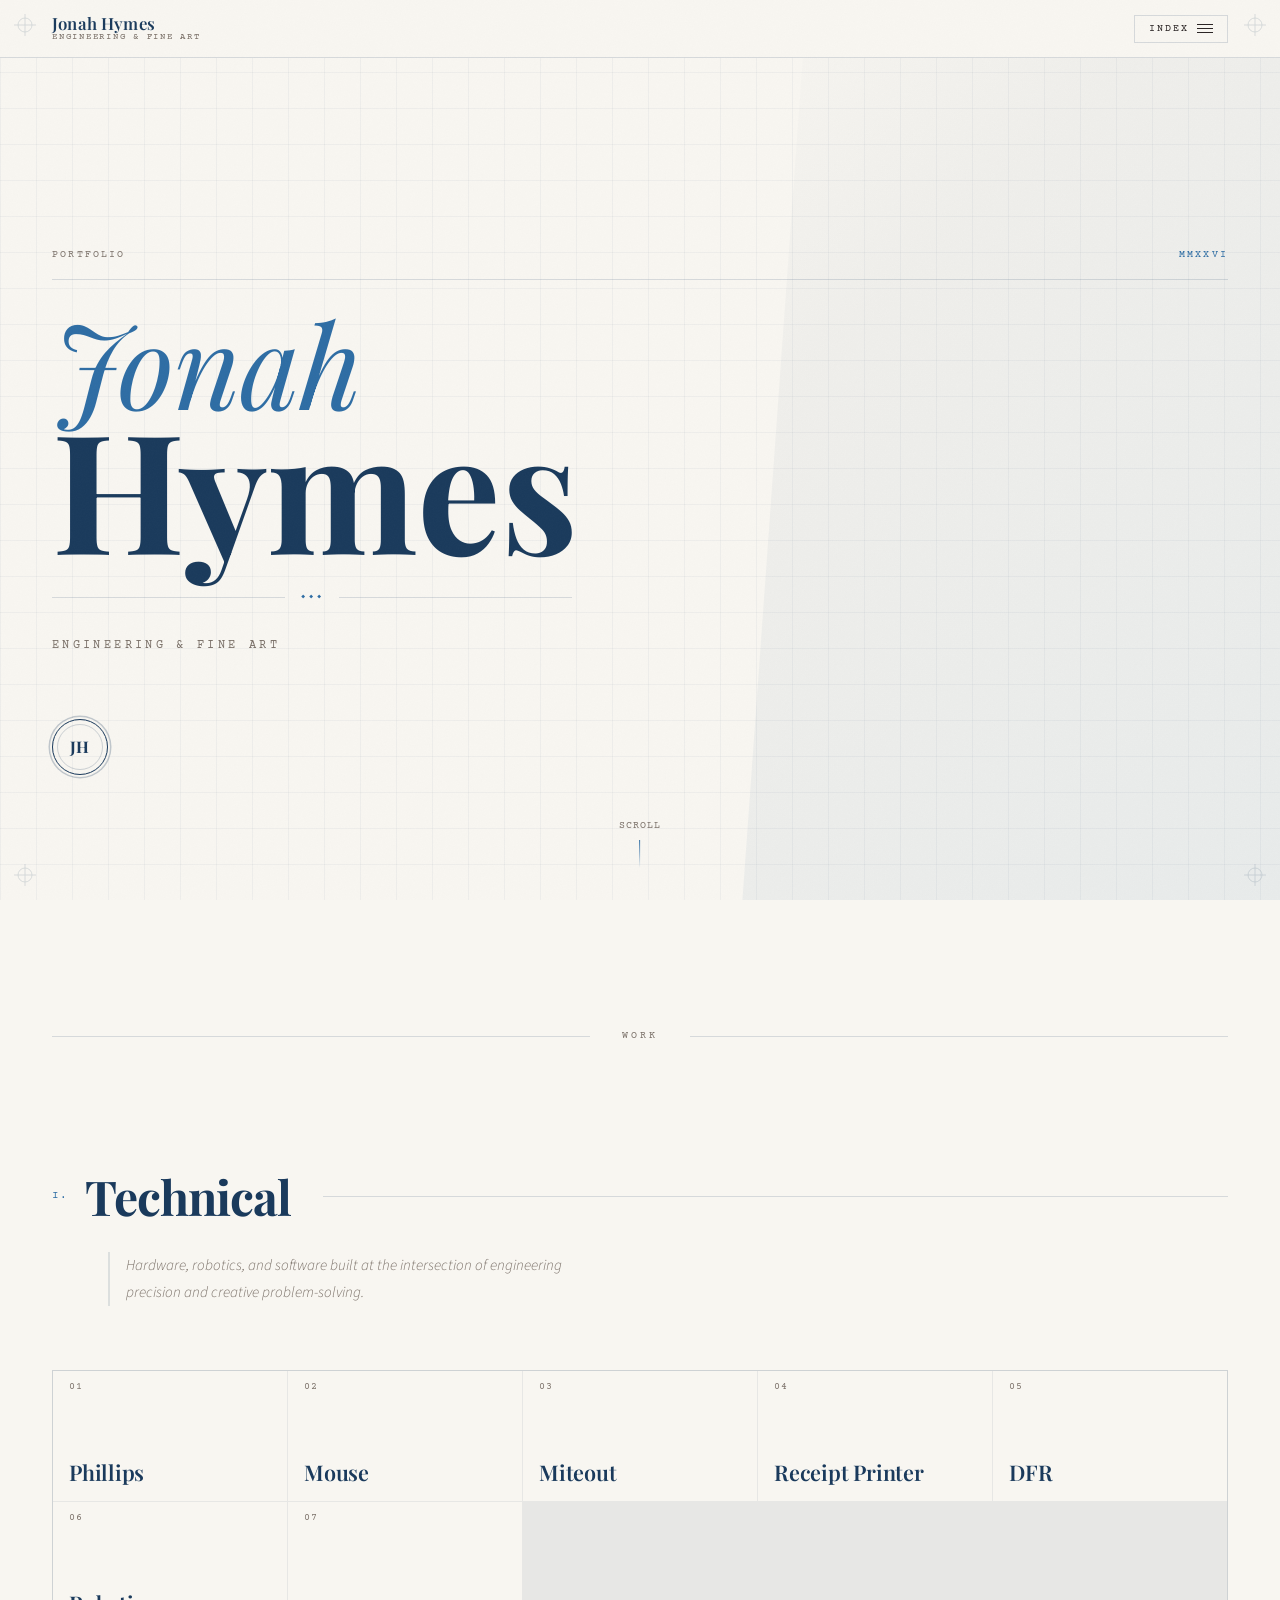
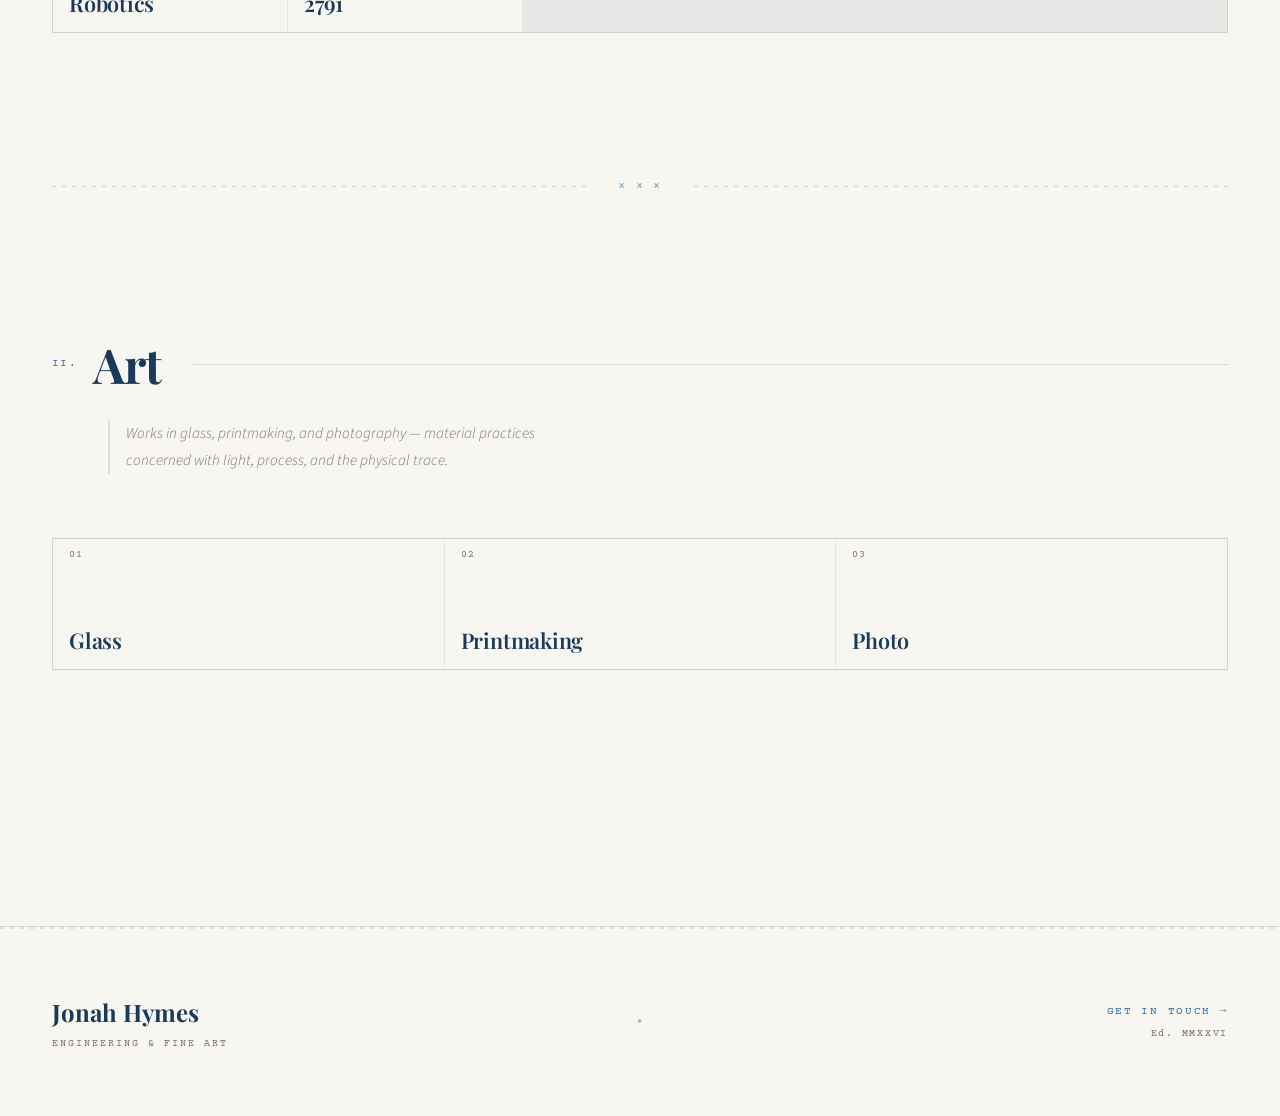
==== index.html @ d9482758 "first" ====
<!DOCTYPE html>
<html lang="en">
<head>
    <meta charset="UTF-8">
    <meta name="viewport" content="width=device-width, initial-scale=1.0">
    <meta name="description" content="Jonah Hymes — Portfolio. Engineering & Fine Art.">
    <title>Jonah Hymes — Portfolio</title>

    <link rel="preconnect" href="https://fonts.googleapis.com">
    <link rel="preconnect" href="https://fonts.gstatic.com" crossorigin>
    <link href="https://fonts.googleapis.com/css2?family=Playfair+Display:ital,wght@0,400;0,600;0,700;1,400;1,600&family=Source+Sans+3:ital,wght@0,300;0,400;0,600;1,300&family=Courier+Prime:ital,wght@0,400;0,700;1,400&display=swap" rel="stylesheet">
    <link rel="stylesheet" href="css/style.css">

    <style>
        /* Fade-in animation used by main.js */
        .fade-init {
            opacity: 0;
            transform: translateY(12px);
            transition: opacity 0.5s ease, transform 0.5s ease;
        }
        .fade-init.in-view {
            opacity: 1;
            transform: translateY(0);
        }
    </style>
</head>
<body>

    <!-- Registration marks (printmaking reference) -->
    <div class="reg-mark reg-mark--tl" aria-hidden="true"></div>
    <div class="reg-mark reg-mark--tr" aria-hidden="true"></div>
    <div class="reg-mark reg-mark--bl" aria-hidden="true"></div>
    <div class="reg-mark reg-mark--br" aria-hidden="true"></div>

    <!-- ============================================================
         NAVIGATION
    ============================================================ -->
    <nav class="nav" id="siteNav" aria-label="Site navigation">
        <div class="nav__inner">
            <a href="index.html" class="nav__logo" aria-label="Jonah Hymes — Home">
                <span class="nav__logo-name">Jonah Hymes</span>
                <span class="nav__logo-sub">Engineering &amp; Fine Art</span>
            </a>
            <button class="nav__toggle" id="navToggle" aria-expanded="false" aria-controls="navOverlay">
                <span>Index</span>
                <span class="nav__toggle-bars" aria-hidden="true">
                    <span></span><span></span><span></span>
                </span>
            </button>
        </div>
    </nav>

    <!-- Full-screen nav overlay -->
    <div class="nav-overlay" id="navOverlay" aria-hidden="true" role="dialog" aria-label="Site index">
        <div class="nav-overlay__inner">

            <div class="nav-overlay__top">
                <span class="nav-overlay__wordmark">Jonah Hymes</span>
                <button class="nav-overlay__close" id="navClose">Close &nbsp;×</button>
            </div>

            <div class="nav-overlay__body">

                <!-- Technical column -->
                <div>
                    <p class="nav-overlay__section-label">Technical</p>
                    <ul class="nav-overlay__list">
                        <li><a href="technical/phillips.html"><span class="nav-item__num">01</span>Phillips</a></li>
                        <li><a href="technical/mouse.html"><span class="nav-item__num">02</span>Mouse</a></li>
                        <li><a href="technical/miteout.html"><span class="nav-item__num">03</span>Miteout</a></li>
                        <li><a href="technical/receipt-printer.html"><span class="nav-item__num">04</span>Receipt Printer</a></li>
                        <li><a href="technical/dfr.html"><span class="nav-item__num">05</span>DFR</a></li>
                        <li><a href="technical/robotics.html"><span class="nav-item__num">06</span>Robotics</a></li>
                        <li><a href="technical/2791.html"><span class="nav-item__num">07</span>2791</a></li>
                    </ul>
                </div>

                <!-- Vertical rule -->
                <div class="nav-overlay__rule" aria-hidden="true"></div>

                <!-- Art column -->
                <div>
                    <p class="nav-overlay__section-label">Art</p>
                    <ul class="nav-overlay__list">
                        <li><a href="art/glass.html"><span class="nav-item__num">01</span>Glass</a></li>
                        <li><a href="art/printmaking.html"><span class="nav-item__num">02</span>Printmaking</a></li>
                        <li><a href="art/photo.html"><span class="nav-item__num">03</span>Photo</a></li>
                    </ul>
                </div>

            </div>

            <div class="nav-overlay__footer">
                <a href="mailto:">Contact</a>
                <span class="nav-overlay__edition">Ed.&nbsp;MMXXVI</span>
            </div>

        </div>
    </div>

    <!-- ============================================================
         HERO
    ============================================================ -->
    <section class="hero" aria-label="Introduction">
        <div class="hero__bg" aria-hidden="true"></div>
        <div class="hero__wash" aria-hidden="true"></div>

        <div class="hero__content">

            <div class="hero__eyebrow">
                <span class="hero__eyebrow-label mono">Portfolio</span>
                <span class="hero__eyebrow-date mono">MMXXVI</span>
            </div>

            <h1 class="hero__name">
                <span class="hero__name-first">Jonah</span>
                <span class="hero__name-last">Hymes</span>
            </h1>

            <div class="hero__rule" aria-hidden="true">
                <div class="hero__rule-line"></div>
                <div class="hero__rule-ornament">◆ ◆ ◆</div>
                <div class="hero__rule-line"></div>
            </div>

            <p class="hero__tagline">Engineering &amp; Fine Art</p>

            <div class="hero__seal">
                <div class="seal" aria-hidden="true">JH</div>
            </div>

        </div>

        <div class="hero__scroll" aria-hidden="true">
            <span class="mono">Scroll</span>
            <div class="hero__scroll-line"></div>
        </div>
    </section>

    <!-- ============================================================
         MAIN — Work Index
    ============================================================ -->
    <main class="main" id="work">

        <div class="chapter-label" aria-hidden="true">
            <div class="chapter-label__line"></div>
            <span class="chapter-label__text">Work</span>
            <div class="chapter-label__line"></div>
        </div>

        <div class="disciplines">

            <!-- ── TECHNICAL ─────────────────────────────────── -->
            <section aria-labelledby="technical-heading">

                <div class="discipline__head">
                    <span class="discipline__num mono">I.</span>
                    <h2 class="discipline__title" id="technical-heading">Technical</h2>
                    <div class="discipline__rule" aria-hidden="true"></div>
                </div>

                <div class="discipline__desc">
                    <p>Hardware, robotics, and software built at the intersection of engineering precision and creative problem-solving.</p>
                </div>

                <div class="project-grid" role="list">

                    <a href="technical/phillips.html" class="proj-card" role="listitem">
                        <div class="proj-card__inner">
                            <span class="proj-card__num">01</span>
                            <h3 class="proj-card__title">Phillips</h3>
                            <span class="proj-card__arrow" aria-hidden="true">→</span>
                        </div>
                    </a>

                    <a href="technical/mouse.html" class="proj-card" role="listitem">
                        <div class="proj-card__inner">
                            <span class="proj-card__num">02</span>
                            <h3 class="proj-card__title">Mouse</h3>
                            <span class="proj-card__arrow" aria-hidden="true">→</span>
                        </div>
                    </a>

                    <a href="technical/miteout.html" class="proj-card" role="listitem">
                        <div class="proj-card__inner">
                            <span class="proj-card__num">03</span>
                            <h3 class="proj-card__title">Miteout</h3>
                            <span class="proj-card__arrow" aria-hidden="true">→</span>
                        </div>
                    </a>

                    <a href="technical/receipt-printer.html" class="proj-card" role="listitem">
                        <div class="proj-card__inner">
                            <span class="proj-card__num">04</span>
                            <h3 class="proj-card__title">Receipt Printer</h3>
                            <span class="proj-card__arrow" aria-hidden="true">→</span>
                        </div>
                    </a>

                    <a href="technical/dfr.html" class="proj-card" role="listitem">
                        <div class="proj-card__inner">
                            <span class="proj-card__num">05</span>
                            <h3 class="proj-card__title">DFR</h3>
                            <span class="proj-card__arrow" aria-hidden="true">→</span>
                        </div>
                    </a>

                    <a href="technical/robotics.html" class="proj-card" role="listitem">
                        <div class="proj-card__inner">
                            <span class="proj-card__num">06</span>
                            <h3 class="proj-card__title">Robotics</h3>
                            <span class="proj-card__arrow" aria-hidden="true">→</span>
                        </div>
                    </a>

                    <a href="technical/2791.html" class="proj-card" role="listitem">
                        <div class="proj-card__inner">
                            <span class="proj-card__num">07</span>
                            <h3 class="proj-card__title">2791</h3>
                            <span class="proj-card__arrow" aria-hidden="true">→</span>
                        </div>
                    </a>

                </div>
            </section>

            <!-- Perforated divider -->
            <div class="discipline-divider" aria-hidden="true">
                <div class="discipline-divider__line"></div>
                <span class="discipline-divider__glyph">× × ×</span>
                <div class="discipline-divider__line"></div>
            </div>

            <!-- ── ART ──────────────────────────────────────── -->
            <section aria-labelledby="art-heading">

                <div class="discipline__head">
                    <span class="discipline__num mono">II.</span>
                    <h2 class="discipline__title" id="art-heading">Art</h2>
                    <div class="discipline__rule" aria-hidden="true"></div>
                </div>

                <div class="discipline__desc">
                    <p>Works in glass, printmaking, and photography — material practices concerned with light, process, and the physical trace.</p>
                </div>

                <div class="project-grid project-grid--art" role="list">

                    <a href="art/glass.html" class="proj-card" role="listitem">
                        <div class="proj-card__inner">
                            <span class="proj-card__num">01</span>
                            <h3 class="proj-card__title">Glass</h3>
                            <span class="proj-card__arrow" aria-hidden="true">→</span>
                        </div>
                    </a>

                    <a href="art/printmaking.html" class="proj-card" role="listitem">
                        <div class="proj-card__inner">
                            <span class="proj-card__num">02</span>
                            <h3 class="proj-card__title">Printmaking</h3>
                            <span class="proj-card__arrow" aria-hidden="true">→</span>
                        </div>
                    </a>

                    <a href="art/photo.html" class="proj-card" role="listitem">
                        <div class="proj-card__inner">
                            <span class="proj-card__num">03</span>
                            <h3 class="proj-card__title">Photo</h3>
                            <span class="proj-card__arrow" aria-hidden="true">→</span>
                        </div>
                    </a>

                </div>
            </section>

        </div>
    </main>

    <!-- ============================================================
         FOOTER
    ============================================================ -->
    <footer class="footer">
        <div class="footer__perf" aria-hidden="true"></div>
        <div class="footer__inner">
            <div class="footer__left">
                <p class="footer__name">Jonah Hymes</p>
                <p class="footer__sub">Engineering &amp; Fine Art</p>
            </div>
            <div class="footer__ornament" aria-hidden="true">◆</div>
            <div class="footer__right">
                <p class="footer__contact"><a href="mailto:">Get in touch →</a></p>
                <p class="footer__edition mono">Ed.&nbsp;MMXXVI</p>
            </div>
        </div>
    </footer>

    <script src="js/main.js"></script>
</body>
</html>
---- css/style.css ----
/* ================================================================
   JONAH HYMES — PORTFOLIO
   Design System: Cyanotype × Letterpress × Woodblock
   ================================================================ */

/* Custom Properties */
:root {
    --white:        #f8f6f1;
    --black:        #1a1a1a;
    --blue-deep:    #1a3a5c;
    --blue-mid:     #2e6da4;
    --blue-light:   #4a90c4;
    --blue-pale:    #d4e8f5;
    --blue-wash:    rgba(26, 58, 92, 0.06);
    --ink:          #2a2424;
    --ink-light:    #7a7068;
    --paper:        #f8f6f1;
    --paper-dark:   #ede9df;
    --rule:         rgba(26, 58, 92, 0.15);

    --font-serif:   'Playfair Display', Georgia, serif;
    --font-sans:    'Source Sans 3', 'Helvetica Neue', sans-serif;
    --font-mono:    'Courier Prime', 'Courier New', monospace;

    --space-2xs: 0.25rem;
    --space-xs:  0.5rem;
    --space-sm:  1rem;
    --space-md:  2rem;
    --space-lg:  4rem;
    --space-xl:  8rem;

    --max-width: 1240px;
    --nav-height: 58px;
}

/* ================================================================
   RESET
   ================================================================ */

*, *::before, *::after {
    box-sizing: border-box;
    margin: 0;
    padding: 0;
}

html {
    font-size: 16px;
    scroll-behavior: smooth;
}

body {
    background-color: var(--paper);
    color: var(--ink);
    font-family: var(--font-sans);
    font-weight: 300;
    line-height: 1.65;
    overflow-x: hidden;
    position: relative;
}

a {
    color: inherit;
    text-decoration: none;
}

ul { list-style: none; }

img {
    display: block;
    max-width: 100%;
    height: auto;
}

/* ================================================================
   PAPER TEXTURE OVERLAY
   ================================================================ */

body::before {
    content: '';
    position: fixed;
    inset: 0;
    z-index: 9999;
    pointer-events: none;
    opacity: 0.025;
    background-image: url("data:image/svg+xml,%3Csvg xmlns='http://www.w3.org/2000/svg' width='300' height='300'%3E%3Cfilter id='noise'%3E%3CfeTurbulence type='fractalNoise' baseFrequency='0.75' numOctaves='4' stitchTiles='stitch'/%3E%3CfeColorMatrix type='saturate' values='0'/%3E%3C/filter%3E%3Crect width='300' height='300' filter='url(%23noise)'/%3E%3C/svg%3E");
    background-repeat: repeat;
}

/* ================================================================
   REGISTRATION MARKS
   ================================================================ */

.reg-mark {
    position: fixed;
    width: 22px;
    height: 22px;
    z-index: 500;
    pointer-events: none;
    opacity: 0.18;
    background: url("data:image/svg+xml,%3Csvg xmlns='http://www.w3.org/2000/svg' viewBox='0 0 22 22'%3E%3Ccircle cx='11' cy='11' r='7' fill='none' stroke='%231a3a5c' stroke-width='0.75'/%3E%3Cline x1='11' y1='0' x2='11' y2='22' stroke='%231a3a5c' stroke-width='0.75'/%3E%3Cline x1='0' y1='11' x2='22' y2='11' stroke='%231a3a5c' stroke-width='0.75'/%3E%3C/svg%3E") no-repeat center / contain;
}

.reg-mark--tl { top: 14px;  left: 14px;  }
.reg-mark--tr { top: 14px;  right: 14px; }
.reg-mark--bl { bottom: 14px; left: 14px;  }
.reg-mark--br { bottom: 14px; right: 14px; }

/* ================================================================
   UTILITIES
   ================================================================ */

.mono {
    font-family: var(--font-mono);
    letter-spacing: 0.1em;
}

.visually-hidden {
    position: absolute;
    width: 1px;
    height: 1px;
    overflow: hidden;
    clip: rect(0, 0, 0, 0);
    white-space: nowrap;
}

/* Blueprint grid mixin (applied via class) */
.blueprint-grid {
    background-image:
        linear-gradient(rgba(26, 58, 92, 0.045) 1px, transparent 1px),
        linear-gradient(90deg, rgba(26, 58, 92, 0.045) 1px, transparent 1px);
    background-size: 36px 36px;
}

/* ================================================================
   NAVIGATION
   ================================================================ */

.nav {
    position: fixed;
    top: 0;
    left: 0;
    right: 0;
    z-index: 200;
    height: var(--nav-height);
    background: var(--paper);
    border-bottom: 1px solid var(--rule);
    transition: box-shadow 0.3s ease;
}

.nav.scrolled {
    box-shadow: 0 2px 20px rgba(26, 58, 92, 0.07);
}

.nav__inner {
    display: flex;
    align-items: center;
    justify-content: space-between;
    height: 100%;
    max-width: var(--max-width);
    margin: 0 auto;
    padding: 0 var(--space-md);
}

.nav__logo {
    display: flex;
    flex-direction: column;
    gap: 1px;
    line-height: 1;
}

.nav__logo-name {
    font-family: var(--font-serif);
    font-size: 1.05rem;
    font-weight: 600;
    color: var(--blue-deep);
    letter-spacing: 0.01em;
}

.nav__logo-sub {
    font-family: var(--font-mono);
    font-size: 0.55rem;
    letter-spacing: 0.2em;
    color: var(--ink-light);
    text-transform: uppercase;
}

.nav__toggle {
    display: flex;
    align-items: center;
    gap: 8px;
    background: none;
    border: 1px solid var(--rule);
    cursor: pointer;
    padding: 7px 14px;
    color: var(--ink);
    transition: background 0.2s, color 0.2s, border-color 0.2s;
    font-family: var(--font-mono);
    font-size: 0.65rem;
    letter-spacing: 0.2em;
    text-transform: uppercase;
}

.nav__toggle:hover {
    background: var(--blue-deep);
    color: var(--white);
    border-color: var(--blue-deep);
}

.nav__toggle-bars {
    display: flex;
    flex-direction: column;
    gap: 3px;
    width: 16px;
}

.nav__toggle-bars span {
    display: block;
    height: 1px;
    background: currentColor;
}

/* ================================================================
   NAV OVERLAY (Full-Screen Index)
   ================================================================ */

.nav-overlay {
    position: fixed;
    inset: 0;
    z-index: 300;
    background: var(--paper);
    background-image:
        linear-gradient(rgba(26, 58, 92, 0.035) 1px, transparent 1px),
        linear-gradient(90deg, rgba(26, 58, 92, 0.035) 1px, transparent 1px);
    background-size: 36px 36px;
    transform: translateY(-100%);
    transition: transform 0.55s cubic-bezier(0.76, 0, 0.24, 1);
    overflow-y: auto;
    -webkit-overflow-scrolling: touch;
}

.nav-overlay.is-open {
    transform: translateY(0);
}

.nav-overlay__inner {
    max-width: var(--max-width);
    margin: 0 auto;
    padding: var(--space-md) var(--space-md) var(--space-lg);
    min-height: 100vh;
    display: flex;
    flex-direction: column;
}

.nav-overlay__top {
    display: flex;
    align-items: center;
    justify-content: space-between;
    height: var(--nav-height);
    border-bottom: 1px solid var(--rule);
    margin-bottom: var(--space-lg);
}

.nav-overlay__wordmark {
    font-family: var(--font-serif);
    font-size: 1.05rem;
    font-weight: 600;
    color: var(--blue-deep);
}

.nav-overlay__close {
    display: flex;
    align-items: center;
    gap: 8px;
    background: none;
    border: 1px solid var(--rule);
    cursor: pointer;
    padding: 7px 14px;
    color: var(--ink);
    transition: background 0.2s, color 0.2s, border-color 0.2s;
    font-family: var(--font-mono);
    font-size: 0.65rem;
    letter-spacing: 0.2em;
    text-transform: uppercase;
}

.nav-overlay__close:hover {
    background: var(--blue-deep);
    color: var(--white);
    border-color: var(--blue-deep);
}

.nav-overlay__body {
    display: grid;
    grid-template-columns: 1fr 1px 1fr;
    gap: 0 var(--space-xl);
    flex: 1;
    align-items: start;
}

.nav-overlay__rule {
    background: var(--rule);
    height: 100%;
    min-height: 300px;
}

.nav-overlay__section-label {
    font-family: var(--font-mono);
    font-size: 0.65rem;
    letter-spacing: 0.25em;
    text-transform: uppercase;
    color: var(--blue-mid);
    padding-bottom: var(--space-sm);
    border-bottom: 1px solid var(--rule);
    margin-bottom: var(--space-sm);
}

.nav-overlay__list li {
    border-bottom: 1px dotted rgba(26, 58, 92, 0.12);
}

.nav-overlay__list li a {
    display: flex;
    align-items: baseline;
    gap: var(--space-sm);
    padding: 14px 0;
    font-family: var(--font-serif);
    font-size: clamp(1.4rem, 3vw, 2.1rem);
    font-weight: 400;
    color: var(--blue-deep);
    transition: color 0.2s, padding-left 0.2s;
    position: relative;
}

.nav-overlay__list li a:hover {
    color: var(--blue-mid);
    padding-left: var(--space-xs);
}

.nav-overlay__list li a:hover::after {
    content: ' →';
    font-family: var(--font-mono);
    font-size: 0.9rem;
    opacity: 0.6;
}

.nav-item__num {
    font-family: var(--font-mono);
    font-size: 0.6rem;
    letter-spacing: 0.1em;
    color: var(--ink-light);
    min-width: 22px;
}

.nav-overlay__footer {
    margin-top: var(--space-lg);
    padding-top: var(--space-md);
    border-top: 1px solid var(--rule);
    display: flex;
    justify-content: space-between;
    align-items: center;
}

.nav-overlay__footer a {
    font-family: var(--font-mono);
    font-size: 0.7rem;
    letter-spacing: 0.15em;
    text-transform: uppercase;
    color: var(--blue-deep);
    border-bottom: 1px solid var(--blue-mid);
    padding-bottom: 2px;
    transition: color 0.2s;
}

.nav-overlay__footer a:hover {
    color: var(--blue-mid);
}

.nav-overlay__edition {
    font-family: var(--font-mono);
    font-size: 0.62rem;
    letter-spacing: 0.2em;
    color: var(--ink-light);
}

/* ================================================================
   HERO
   ================================================================ */

.hero {
    min-height: 100vh;
    padding-top: var(--nav-height);
    position: relative;
    display: flex;
    flex-direction: column;
    overflow: hidden;
}

.hero__bg {
    position: absolute;
    inset: 0;
    background-image:
        linear-gradient(rgba(26, 58, 92, 0.045) 1px, transparent 1px),
        linear-gradient(90deg, rgba(26, 58, 92, 0.045) 1px, transparent 1px);
    background-size: 36px 36px;
    pointer-events: none;
}

/* Cyanotype wash panel — diagonal */
.hero__wash {
    position: absolute;
    right: 0;
    top: 0;
    bottom: 0;
    width: 42%;
    background: linear-gradient(
        135deg,
        transparent 0%,
        rgba(26, 58, 92, 0.04) 30%,
        rgba(46, 109, 164, 0.08) 100%
    );
    clip-path: polygon(12% 0, 100% 0, 100% 100%, 0% 100%);
    pointer-events: none;
}

.hero__content {
    flex: 1;
    display: flex;
    flex-direction: column;
    justify-content: center;
    padding: var(--space-xl) var(--space-md) var(--space-lg);
    max-width: var(--max-width);
    margin: 0 auto;
    width: 100%;
    position: relative;
    z-index: 1;
}

.hero__eyebrow {
    display: flex;
    align-items: center;
    justify-content: space-between;
    margin-bottom: var(--space-md);
    padding-bottom: var(--space-sm);
    border-bottom: 1px solid var(--rule);
}

.hero__eyebrow-label,
.hero__eyebrow-date {
    font-family: var(--font-mono);
    font-size: 0.62rem;
    letter-spacing: 0.22em;
    text-transform: uppercase;
    color: var(--ink-light);
}

.hero__eyebrow-date {
    color: var(--blue-mid);
}

.hero__name {
    font-family: var(--font-serif);
    font-weight: 700;
    line-height: 0.88;
    color: var(--blue-deep);
    letter-spacing: -0.025em;
    margin-bottom: var(--space-md);
}

.hero__name-first {
    display: block;
    font-size: clamp(3.5rem, 9vw, 8rem);
    font-weight: 400;
    font-style: italic;
    color: var(--blue-mid);
}

.hero__name-last {
    display: block;
    font-size: clamp(5rem, 13vw, 12rem);
    font-weight: 700;
}

.hero__rule {
    display: flex;
    align-items: center;
    gap: var(--space-sm);
    max-width: 520px;
    margin-bottom: var(--space-md);
}

.hero__rule-line {
    flex: 1;
    height: 1px;
    background: var(--rule);
}

.hero__rule-ornament {
    font-size: 0.45rem;
    color: var(--blue-mid);
    letter-spacing: 0.2em;
}

.hero__tagline {
    font-family: var(--font-mono);
    font-size: 0.75rem;
    letter-spacing: 0.28em;
    text-transform: uppercase;
    color: var(--ink-light);
    margin-bottom: var(--space-lg);
}

/* Monogram Seal */
.hero__seal {
    display: flex;
    align-items: center;
    gap: var(--space-md);
}

.seal {
    width: 56px;
    height: 56px;
    border-radius: 50%;
    border: 1.5px solid var(--blue-deep);
    box-shadow:
        0 0 0 2px var(--paper),
        0 0 0 3.5px rgba(26, 58, 92, 0.25);
    display: flex;
    align-items: center;
    justify-content: center;
    font-family: var(--font-serif);
    font-weight: 700;
    font-size: 1rem;
    color: var(--blue-deep);
    letter-spacing: 0.05em;
    position: relative;
    flex-shrink: 0;
}

.seal::before {
    content: '';
    position: absolute;
    inset: 4px;
    border-radius: 50%;
    border: 0.5px solid rgba(26, 58, 92, 0.2);
}

.hero__scroll {
    position: absolute;
    bottom: var(--space-md);
    left: 50%;
    transform: translateX(-50%);
    font-family: var(--font-mono);
    font-size: 0.6rem;
    letter-spacing: 0.22em;
    text-transform: uppercase;
    color: var(--ink-light);
    display: flex;
    flex-direction: column;
    align-items: center;
    gap: 6px;
    animation: scrollBob 2.4s ease-in-out infinite;
}

.hero__scroll-line {
    width: 1px;
    height: 28px;
    background: linear-gradient(to bottom, var(--blue-mid), transparent);
}

@keyframes scrollBob {
    0%, 100% { transform: translateX(-50%) translateY(0); }
    50%       { transform: translateX(-50%) translateY(5px); }
}

/* ================================================================
   MAIN CONTENT
   ================================================================ */

.main {
    max-width: var(--max-width);
    margin: 0 auto;
    padding: var(--space-xl) var(--space-md);
}

/* Chapter label */
.chapter-label {
    display: flex;
    align-items: center;
    gap: var(--space-md);
    margin-bottom: var(--space-xl);
}

.chapter-label__line {
    flex: 1;
    height: 1px;
    background: var(--rule);
}

.chapter-label__text {
    font-family: var(--font-mono);
    font-size: 0.62rem;
    letter-spacing: 0.28em;
    text-transform: uppercase;
    color: var(--ink-light);
}

/* ================================================================
   DISCIPLINE SECTIONS
   ================================================================ */

.disciplines {
    display: flex;
    flex-direction: column;
    gap: var(--space-xl);
}

/* Perforated divider between sections */
.discipline-divider {
    display: flex;
    align-items: center;
    gap: var(--space-md);
    padding: var(--space-sm) 0;
}

.discipline-divider__line {
    flex: 1;
    height: 1px;
    background: repeating-linear-gradient(
        90deg,
        var(--blue-deep) 0, var(--blue-deep) 4px,
        transparent 4px, transparent 10px
    );
    opacity: 0.2;
}

.discipline-divider__glyph {
    font-family: var(--font-mono);
    font-size: 0.75rem;
    color: var(--blue-mid);
    letter-spacing: 0.15em;
    opacity: 0.7;
}

/* Discipline header */
.discipline__head {
    display: flex;
    align-items: baseline;
    gap: var(--space-sm);
    margin-bottom: var(--space-sm);
    padding-bottom: var(--space-sm);
}

.discipline__num {
    font-family: var(--font-mono);
    font-size: 0.7rem;
    letter-spacing: 0.12em;
    color: var(--blue-mid);
    align-self: center;
}

.discipline__title {
    font-family: var(--font-serif);
    font-size: clamp(2rem, 4vw, 3rem);
    font-weight: 700;
    color: var(--blue-deep);
    letter-spacing: -0.02em;
    line-height: 1;
}

.discipline__rule {
    flex: 1;
    height: 1px;
    background: var(--rule);
    margin-left: var(--space-sm);
    align-self: center;
}

.discipline__desc {
    margin-left: calc(var(--space-sm) + 2.5rem);
    margin-bottom: var(--space-lg);
    padding-left: var(--space-sm);
    border-left: 2px solid rgba(26, 58, 92, 0.12);
    max-width: 480px;
}

.discipline__desc p {
    font-size: 0.95rem;
    font-weight: 300;
    font-style: italic;
    color: var(--ink-light);
    line-height: 1.75;
}

/* ================================================================
   PROJECT GRID (homepage cards)
   ================================================================ */

.project-grid {
    display: grid;
    grid-template-columns: repeat(auto-fill, minmax(200px, 1fr));
    border: 1px solid rgba(26, 58, 92, 0.12);
    background: rgba(26, 58, 92, 0.08);
    gap: 1px;
}

.project-grid--art {
    grid-template-columns: repeat(3, 1fr);
}

.proj-card {
    background: var(--paper);
    display: block;
    position: relative;
    transition: background 0.22s ease, color 0.22s ease;
    min-height: 130px;
}

.proj-card:hover {
    background: var(--blue-deep);
    color: var(--white);
    z-index: 2;
}

.proj-card__inner {
    padding: var(--space-sm) var(--space-sm) var(--space-sm) var(--space-sm);
    height: 100%;
    display: flex;
    flex-direction: column;
    justify-content: flex-end;
    position: relative;
}

.proj-card__num {
    position: absolute;
    top: var(--space-xs);
    left: var(--space-sm);
    font-family: var(--font-mono);
    font-size: 0.6rem;
    letter-spacing: 0.12em;
    color: var(--ink-light);
    transition: color 0.22s;
}

.proj-card:hover .proj-card__num {
    color: rgba(255,255,255,0.4);
}

.proj-card__title {
    font-family: var(--font-serif);
    font-size: 1.35rem;
    font-weight: 600;
    color: var(--blue-deep);
    letter-spacing: -0.01em;
    line-height: 1.1;
    transition: color 0.22s;
}

.proj-card:hover .proj-card__title {
    color: var(--white);
}

.proj-card__arrow {
    position: absolute;
    bottom: var(--space-sm);
    right: var(--space-sm);
    font-family: var(--font-mono);
    font-size: 0.9rem;
    color: rgba(255,255,255,0.65);
    opacity: 0;
    transform: translateX(-6px);
    transition: opacity 0.22s, transform 0.22s;
}

.proj-card:hover .proj-card__arrow {
    opacity: 1;
    transform: translateX(0);
}

/* Hover accent bar on top */
.proj-card::after {
    content: '';
    position: absolute;
    top: 0;
    left: 0;
    right: 0;
    height: 2px;
    background: var(--blue-light);
    transform: scaleX(0);
    transform-origin: left;
    transition: transform 0.22s ease;
}

.proj-card:hover::after {
    transform: scaleX(1);
    background: rgba(255,255,255,0.3);
}

/* ================================================================
   FOOTER
   ================================================================ */

.footer {
    margin-top: var(--space-xl);
    border-top: 1px solid var(--rule);
}

.footer__inner {
    max-width: var(--max-width);
    margin: 0 auto;
    padding: var(--space-lg) var(--space-md);
    display: grid;
    grid-template-columns: 1fr auto 1fr;
    align-items: center;
    gap: var(--space-md);
}

.footer__name {
    font-family: var(--font-serif);
    font-size: 1.5rem;
    font-weight: 700;
    color: var(--blue-deep);
    margin-bottom: 4px;
}

.footer__sub {
    font-family: var(--font-mono);
    font-size: 0.62rem;
    letter-spacing: 0.2em;
    color: var(--ink-light);
    text-transform: uppercase;
}

.footer__ornament {
    font-size: 0.55rem;
    color: var(--blue-mid);
    opacity: 0.45;
    text-align: center;
    letter-spacing: 0.2em;
}

.footer__right {
    text-align: right;
}

.footer__contact {
    font-family: var(--font-mono);
    font-size: 0.7rem;
    letter-spacing: 0.15em;
    text-transform: uppercase;
    margin-bottom: 4px;
}

.footer__contact a {
    color: var(--blue-mid);
    border-bottom: 1px solid transparent;
    padding-bottom: 1px;
    transition: border-color 0.2s;
}

.footer__contact a:hover {
    border-color: var(--blue-mid);
}

.footer__edition {
    font-family: var(--font-mono);
    font-size: 0.6rem;
    letter-spacing: 0.18em;
    color: var(--ink-light);
}

.footer__perf {
    height: 2px;
    background: repeating-linear-gradient(
        90deg,
        var(--blue-deep) 0, var(--blue-deep) 4px,
        transparent 4px, transparent 10px
    );
    opacity: 0.12;
}

/* ================================================================
   SUBPAGE — SHARED STYLES
   ================================================================ */

.page-wrap {
    padding-top: var(--nav-height);
    min-height: 100vh;
}

/* Breadcrumb */
.breadcrumb {
    max-width: var(--max-width);
    margin: 0 auto;
    padding: var(--space-sm) var(--space-md);
    display: flex;
    align-items: center;
    gap: var(--space-xs);
    border-bottom: 1px solid var(--rule);
}

.breadcrumb a,
.breadcrumb span {
    font-family: var(--font-mono);
    font-size: 0.62rem;
    letter-spacing: 0.15em;
    text-transform: uppercase;
    color: var(--ink-light);
    transition: color 0.2s;
}

.breadcrumb a:hover { color: var(--blue-mid); }

.breadcrumb__sep {
    opacity: 0.4;
}

.breadcrumb__current {
    color: var(--blue-deep) !important;
}

/* Page hero */
.page-hero {
    position: relative;
    padding: var(--space-lg) var(--space-md);
    max-width: var(--max-width);
    margin: 0 auto;
    overflow: hidden;
}

.page-hero__bg {
    position: absolute;
    inset: 0;
    background-image:
        linear-gradient(rgba(26, 58, 92, 0.04) 1px, transparent 1px),
        linear-gradient(90deg, rgba(26, 58, 92, 0.04) 1px, transparent 1px);
    background-size: 36px 36px;
    pointer-events: none;
    opacity: 0.7;
}

.page-hero__content {
    position: relative;
    z-index: 1;
}

.page-hero__section {
    font-family: var(--font-mono);
    font-size: 0.62rem;
    letter-spacing: 0.25em;
    text-transform: uppercase;
    color: var(--blue-mid);
    margin-bottom: var(--space-xs);
}

.page-hero__title {
    font-family: var(--font-serif);
    font-size: clamp(2.5rem, 7vw, 6rem);
    font-weight: 700;
    color: var(--blue-deep);
    letter-spacing: -0.03em;
    line-height: 0.92;
    margin-bottom: var(--space-md);
}

.page-hero__meta {
    display: flex;
    flex-wrap: wrap;
    gap: var(--space-md);
    padding: var(--space-sm) 0;
    border-top: 1px solid var(--rule);
    border-bottom: 1px solid var(--rule);
}

.meta-item {
    display: flex;
    flex-direction: column;
    gap: 2px;
}

.meta-item__label {
    font-family: var(--font-mono);
    font-size: 0.58rem;
    letter-spacing: 0.2em;
    text-transform: uppercase;
    color: var(--ink-light);
}

.meta-item__value {
    font-family: var(--font-mono);
    font-size: 0.78rem;
    letter-spacing: 0.08em;
    color: var(--blue-deep);
}

/* Page body */
.page-body {
    max-width: var(--max-width);
    margin: 0 auto;
    padding: var(--space-lg) var(--space-md);
}

.page-columns {
    display: grid;
    grid-template-columns: 1fr 340px;
    gap: var(--space-xl);
    margin-bottom: var(--space-xl);
}

.page-columns--art {
    grid-template-columns: 340px 1fr;
}

/* Text blocks */
.text-block h2 {
    font-family: var(--font-serif);
    font-size: 1.5rem;
    font-weight: 600;
    color: var(--blue-deep);
    margin-bottom: var(--space-sm);
    letter-spacing: -0.01em;
}

.text-block p {
    font-size: 1rem;
    font-weight: 300;
    color: var(--ink);
    line-height: 1.8;
    margin-bottom: var(--space-sm);
}

.text-block p:last-child { margin-bottom: 0; }

/* Sidebar details */
.sidebar-details {
    border: 1px solid var(--rule);
    padding: var(--space-md);
    position: sticky;
    top: calc(var(--nav-height) + var(--space-md));
}

.sidebar-details__label {
    font-family: var(--font-mono);
    font-size: 0.6rem;
    letter-spacing: 0.22em;
    text-transform: uppercase;
    color: var(--blue-mid);
    padding-bottom: var(--space-xs);
    border-bottom: 1px dotted rgba(26, 58, 92, 0.2);
    margin-bottom: var(--space-sm);
}

.detail-row {
    display: flex;
    justify-content: space-between;
    align-items: baseline;
    gap: var(--space-sm);
    padding: 8px 0;
    border-bottom: 1px dotted rgba(26, 58, 92, 0.1);
    font-family: var(--font-mono);
    font-size: 0.72rem;
}

.detail-row:last-child { border-bottom: none; }

.detail-row__key {
    color: var(--ink-light);
    letter-spacing: 0.08em;
    flex-shrink: 0;
}

.detail-row__val {
    color: var(--blue-deep);
    letter-spacing: 0.06em;
    text-align: right;
}

/* Image placeholder */
.img-placeholder {
    background: var(--blue-wash);
    border: 1px solid rgba(26, 58, 92, 0.1);
    display: flex;
    align-items: center;
    justify-content: center;
    flex-direction: column;
    gap: var(--space-xs);
    color: var(--ink-light);
    position: relative;
    overflow: hidden;
}

.img-placeholder::before {
    content: '';
    position: absolute;
    inset: 0;
    background-image:
        linear-gradient(rgba(26, 58, 92, 0.04) 1px, transparent 1px),
        linear-gradient(90deg, rgba(26, 58, 92, 0.04) 1px, transparent 1px);
    background-size: 24px 24px;
}

.img-placeholder__icon {
    font-family: var(--font-mono);
    font-size: 0.62rem;
    letter-spacing: 0.2em;
    text-transform: uppercase;
    position: relative;
    z-index: 1;
}

.img-placeholder--hero {
    min-height: 480px;
    margin-bottom: var(--space-xl);
}

/* Image gallery grid */
.gallery-grid {
    display: grid;
    grid-template-columns: repeat(auto-fill, minmax(260px, 1fr));
    gap: 1px;
    background: rgba(26, 58, 92, 0.08);
    border: 1px solid rgba(26, 58, 92, 0.08);
    margin-bottom: var(--space-xl);
}

.gallery-grid--tall {
    grid-template-columns: repeat(auto-fill, minmax(300px, 1fr));
}

.gallery-item {
    background: var(--paper);
}

.gallery-item img,
.gallery-item .img-placeholder {
    width: 100%;
    aspect-ratio: 4/3;
    object-fit: cover;
}

.gallery-item .img-placeholder {
    aspect-ratio: 4/3;
}

.gallery-item__caption {
    padding: 10px var(--space-sm);
    font-family: var(--font-mono);
    font-size: 0.6rem;
    letter-spacing: 0.12em;
    color: var(--ink-light);
    border-top: 1px solid var(--rule);
}

/* ================================================================
   PAGE NAV (prev/next)
   ================================================================ */

.page-nav {
    max-width: var(--max-width);
    margin: 0 auto;
    padding: var(--space-md) var(--space-md) var(--space-lg);
    display: flex;
    justify-content: space-between;
    align-items: center;
    border-top: 1px solid var(--rule);
}

.page-nav__link {
    display: flex;
    align-items: center;
    gap: var(--space-xs);
    font-family: var(--font-mono);
    font-size: 0.7rem;
    letter-spacing: 0.12em;
    text-transform: uppercase;
    color: var(--ink-light);
    transition: color 0.2s;
}

.page-nav__link:hover { color: var(--blue-deep); }

.page-nav__link--prev::before { content: '←  '; }
.page-nav__link--next::after  { content: '  →'; }

.page-nav__home {
    font-family: var(--font-mono);
    font-size: 0.62rem;
    letter-spacing: 0.2em;
    text-transform: uppercase;
    color: var(--ink-light);
    border: 1px solid var(--rule);
    padding: 6px 14px;
    transition: all 0.2s;
}

.page-nav__home:hover {
    background: var(--blue-deep);
    color: var(--white);
    border-color: var(--blue-deep);
}

/* ================================================================
   RESPONSIVE
   ================================================================ */

@media (max-width: 900px) {
    :root {
        --space-lg: 3rem;
        --space-xl: 5rem;
    }

    .nav-overlay__body {
        grid-template-columns: 1fr;
        gap: var(--space-lg);
    }

    .nav-overlay__rule { display: none; }

    .page-columns,
    .page-columns--art {
        grid-template-columns: 1fr;
    }

    .sidebar-details {
        position: static;
    }
}

@media (max-width: 640px) {
    :root {
        --space-xl: 4rem;
    }

    .nav__inner { padding: 0 var(--space-sm); }
    .hero__content { padding-left: var(--space-sm); padding-right: var(--space-sm); }
    .main { padding: var(--space-xl) var(--space-sm); }

    .project-grid,
    .project-grid--art {
        grid-template-columns: 1fr 1fr;
    }

    .footer__inner {
        grid-template-columns: 1fr;
        text-align: left;
    }

    .footer__ornament { display: none; }
    .footer__right { text-align: left; }

    .page-body { padding: var(--space-md) var(--space-sm); }

    .gallery-grid {
        grid-template-columns: 1fr 1fr;
    }
}

@media (max-width: 400px) {
    .project-grid,
    .project-grid--art,
    .gallery-grid {
        grid-template-columns: 1fr;
    }
}
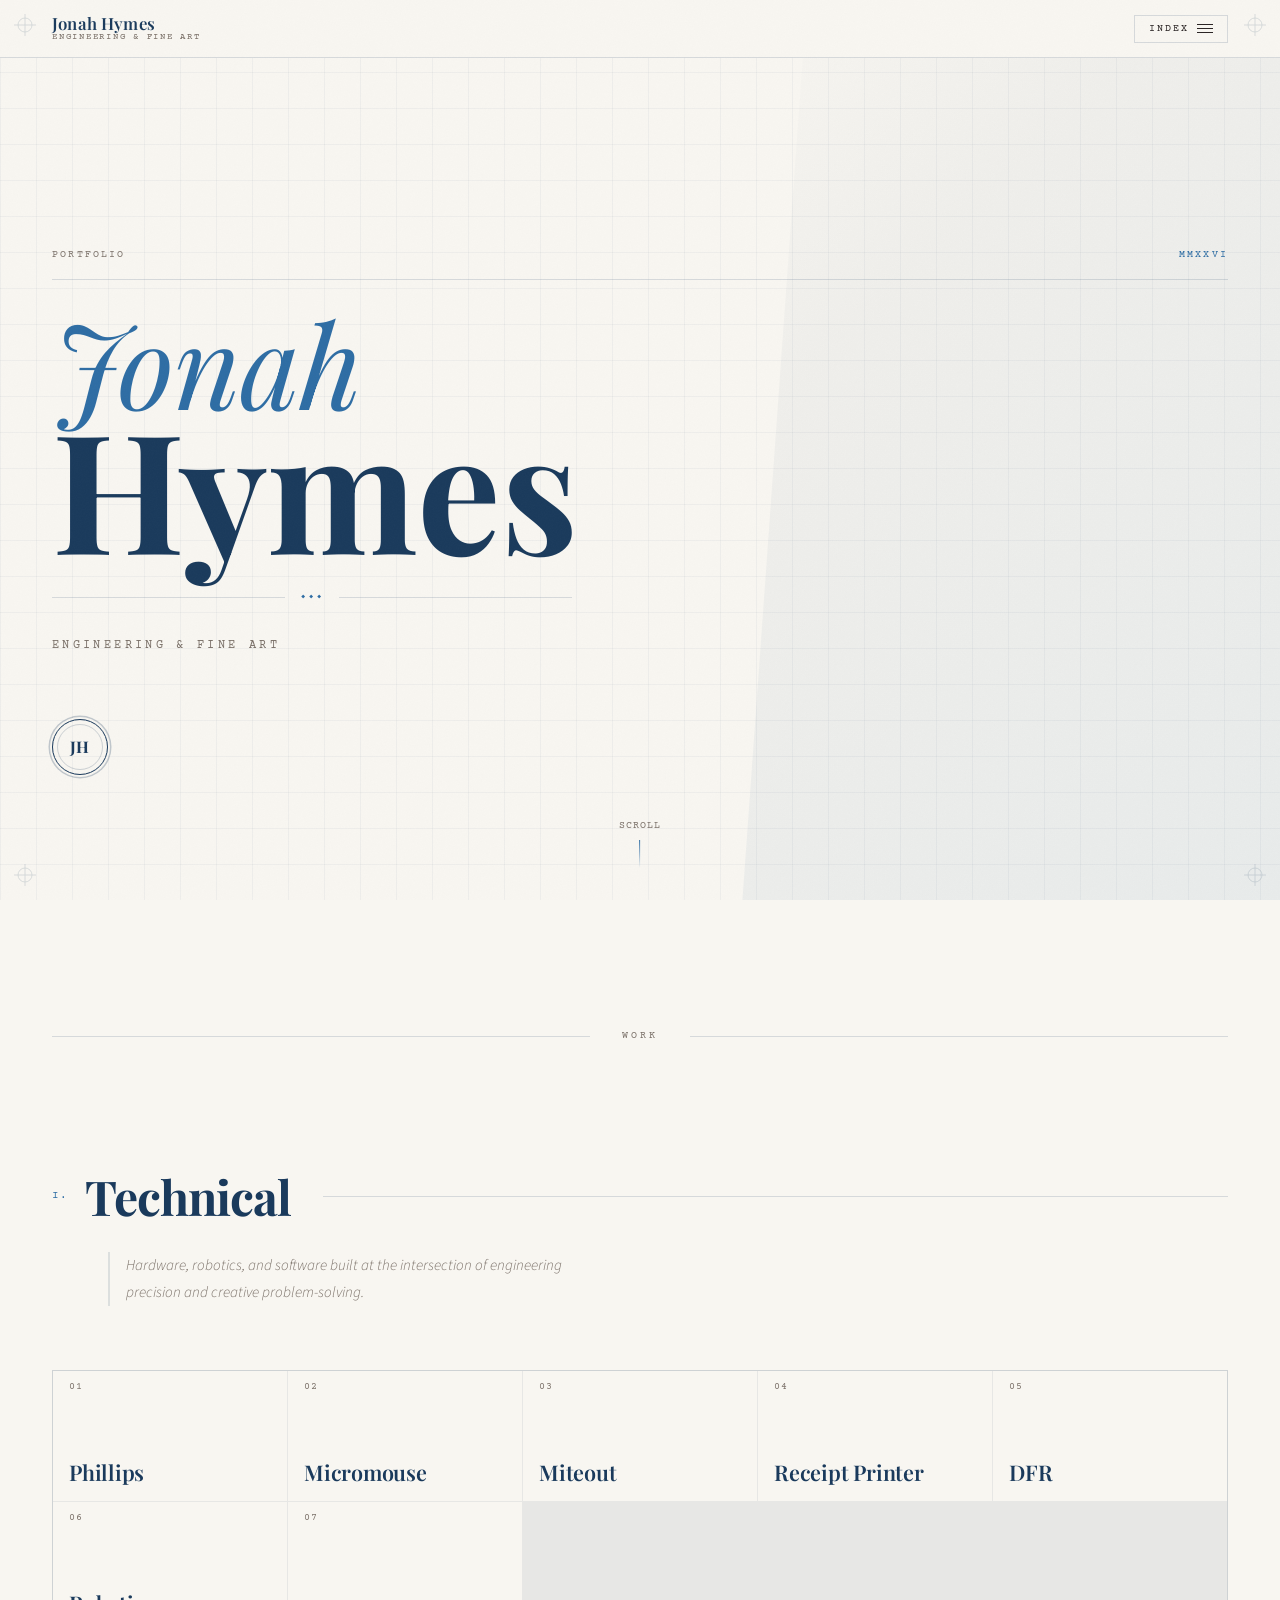
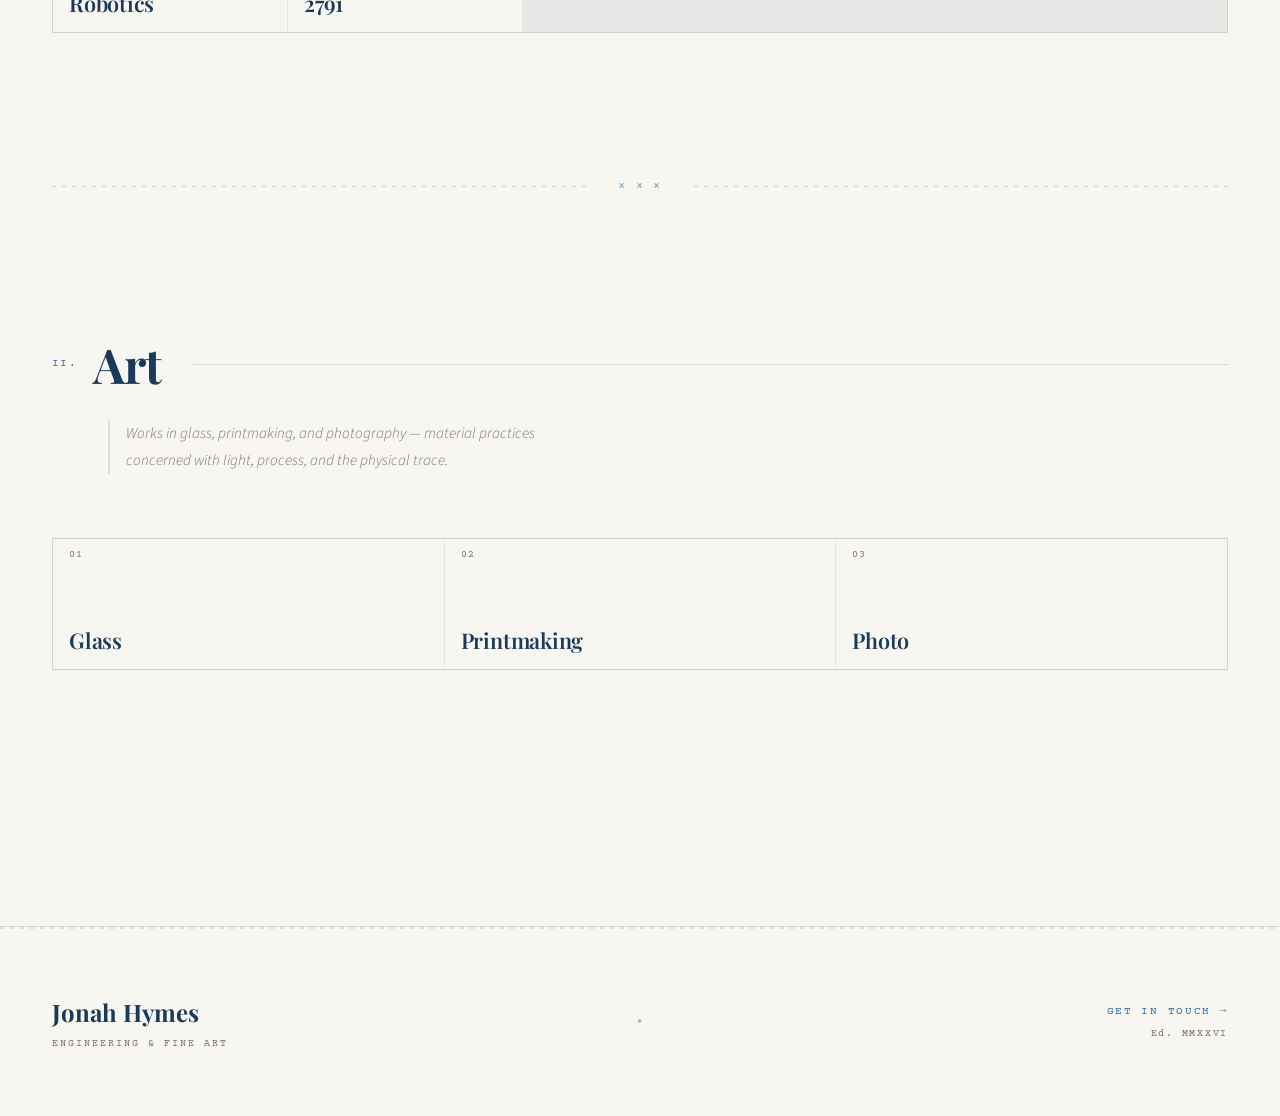
==== commit aec2e3e9: "2791" ====
--- a/index.html
+++ b/index.html
@@ -66,7 +66,7 @@
                     <p class="nav-overlay__section-label">Technical</p>
                     <ul class="nav-overlay__list">
                         <li><a href="technical/phillips.html"><span class="nav-item__num">01</span>Phillips</a></li>
-                        <li><a href="technical/mouse.html"><span class="nav-item__num">02</span>Mouse</a></li>
+                        <li><a href="technical/mouse.html"><span class="nav-item__num">02</span>Micromouse</a></li>
                         <li><a href="technical/miteout.html"><span class="nav-item__num">03</span>Miteout</a></li>
                         <li><a href="technical/receipt-printer.html"><span class="nav-item__num">04</span>Receipt Printer</a></li>
                         <li><a href="technical/dfr.html"><span class="nav-item__num">05</span>DFR</a></li>
@@ -176,7 +176,7 @@
                     <a href="technical/mouse.html" class="proj-card" role="listitem">
                         <div class="proj-card__inner">
                             <span class="proj-card__num">02</span>
-                            <h3 class="proj-card__title">Mouse</h3>
+                            <h3 class="proj-card__title">Micromouse</h3>
                             <span class="proj-card__arrow" aria-hidden="true">→</span>
                         </div>
                     </a>
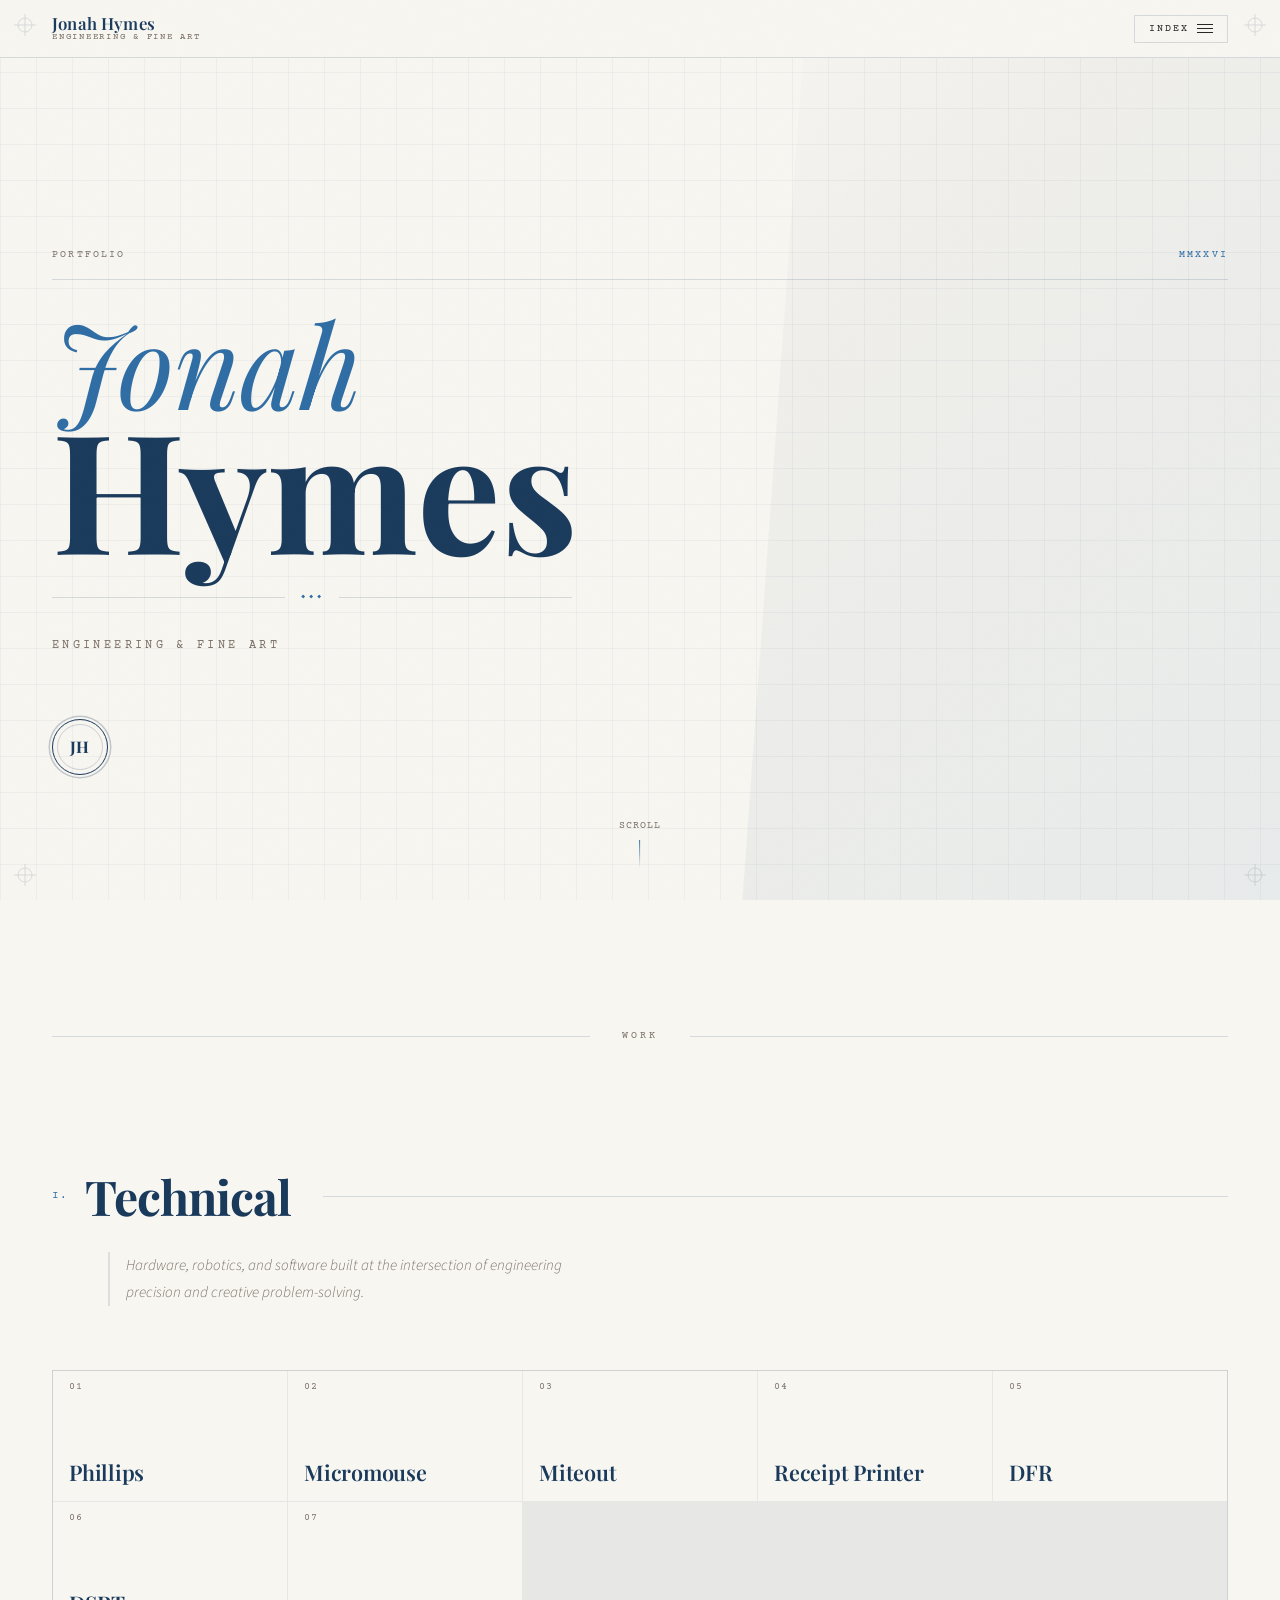
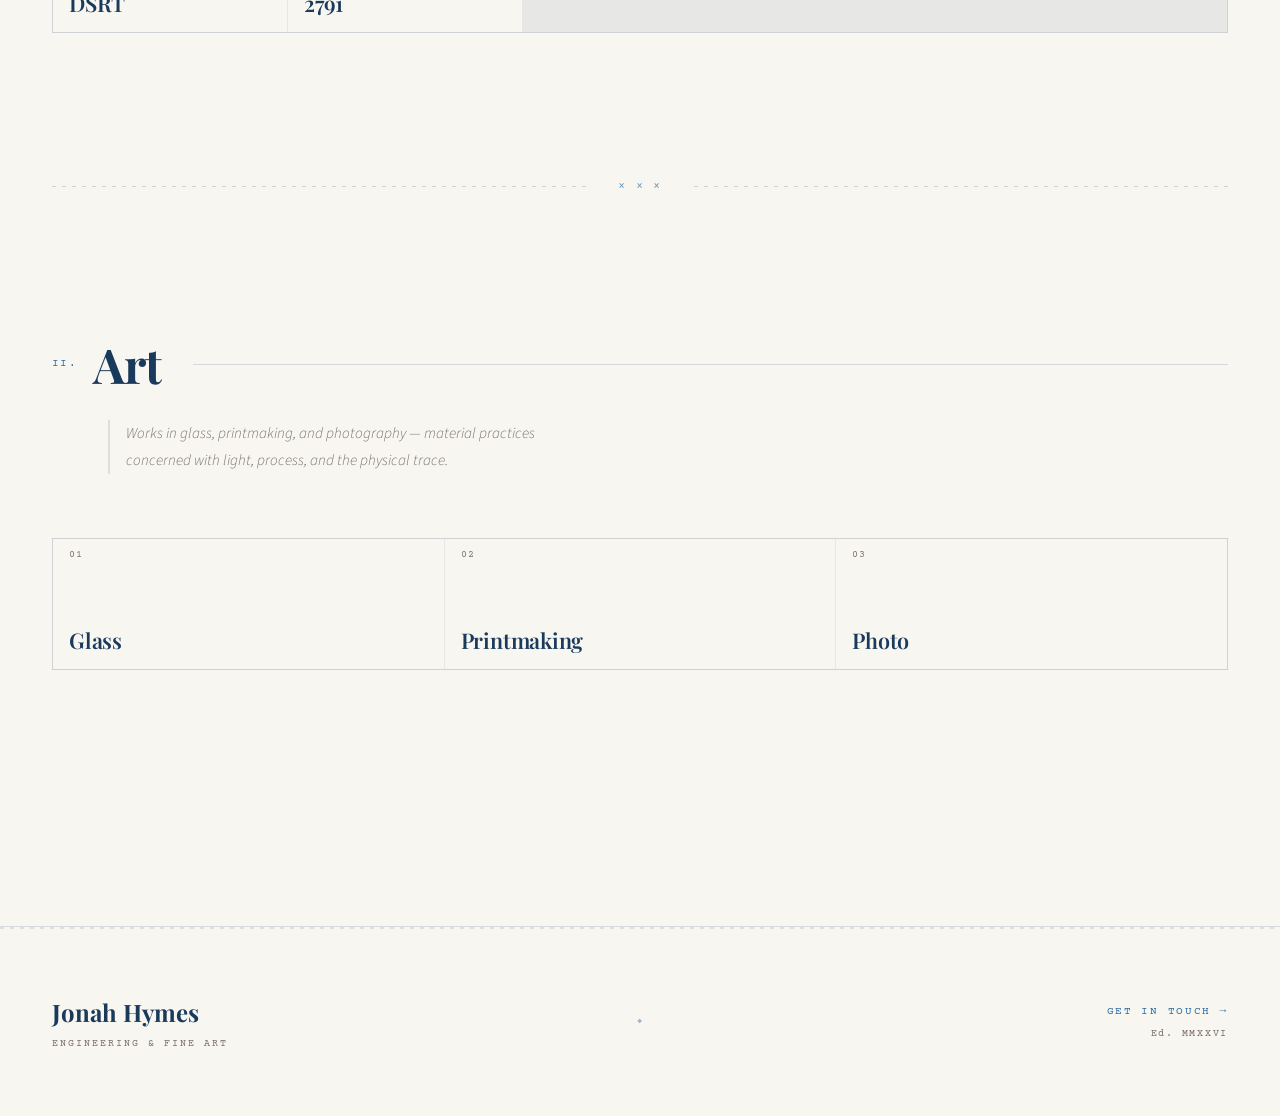
==== commit 20fdaafe: "DSRT" ====
--- a/index.html
+++ b/index.html
@@ -70,7 +70,7 @@
                         <li><a href="technical/miteout.html"><span class="nav-item__num">03</span>Miteout</a></li>
                         <li><a href="technical/receipt-printer.html"><span class="nav-item__num">04</span>Receipt Printer</a></li>
                         <li><a href="technical/dfr.html"><span class="nav-item__num">05</span>DFR</a></li>
-                        <li><a href="technical/robotics.html"><span class="nav-item__num">06</span>Robotics</a></li>
+                        <li><a href="technical/robotics.html"><span class="nav-item__num">06</span>DSRT</a></li>
                         <li><a href="technical/2791.html"><span class="nav-item__num">07</span>2791</a></li>
                     </ul>
                 </div>
@@ -208,7 +208,7 @@
                     <a href="technical/robotics.html" class="proj-card" role="listitem">
                         <div class="proj-card__inner">
                             <span class="proj-card__num">06</span>
-                            <h3 class="proj-card__title">Robotics</h3>
+                            <h3 class="proj-card__title">DSRT</h3>
                             <span class="proj-card__arrow" aria-hidden="true">→</span>
                         </div>
                     </a>
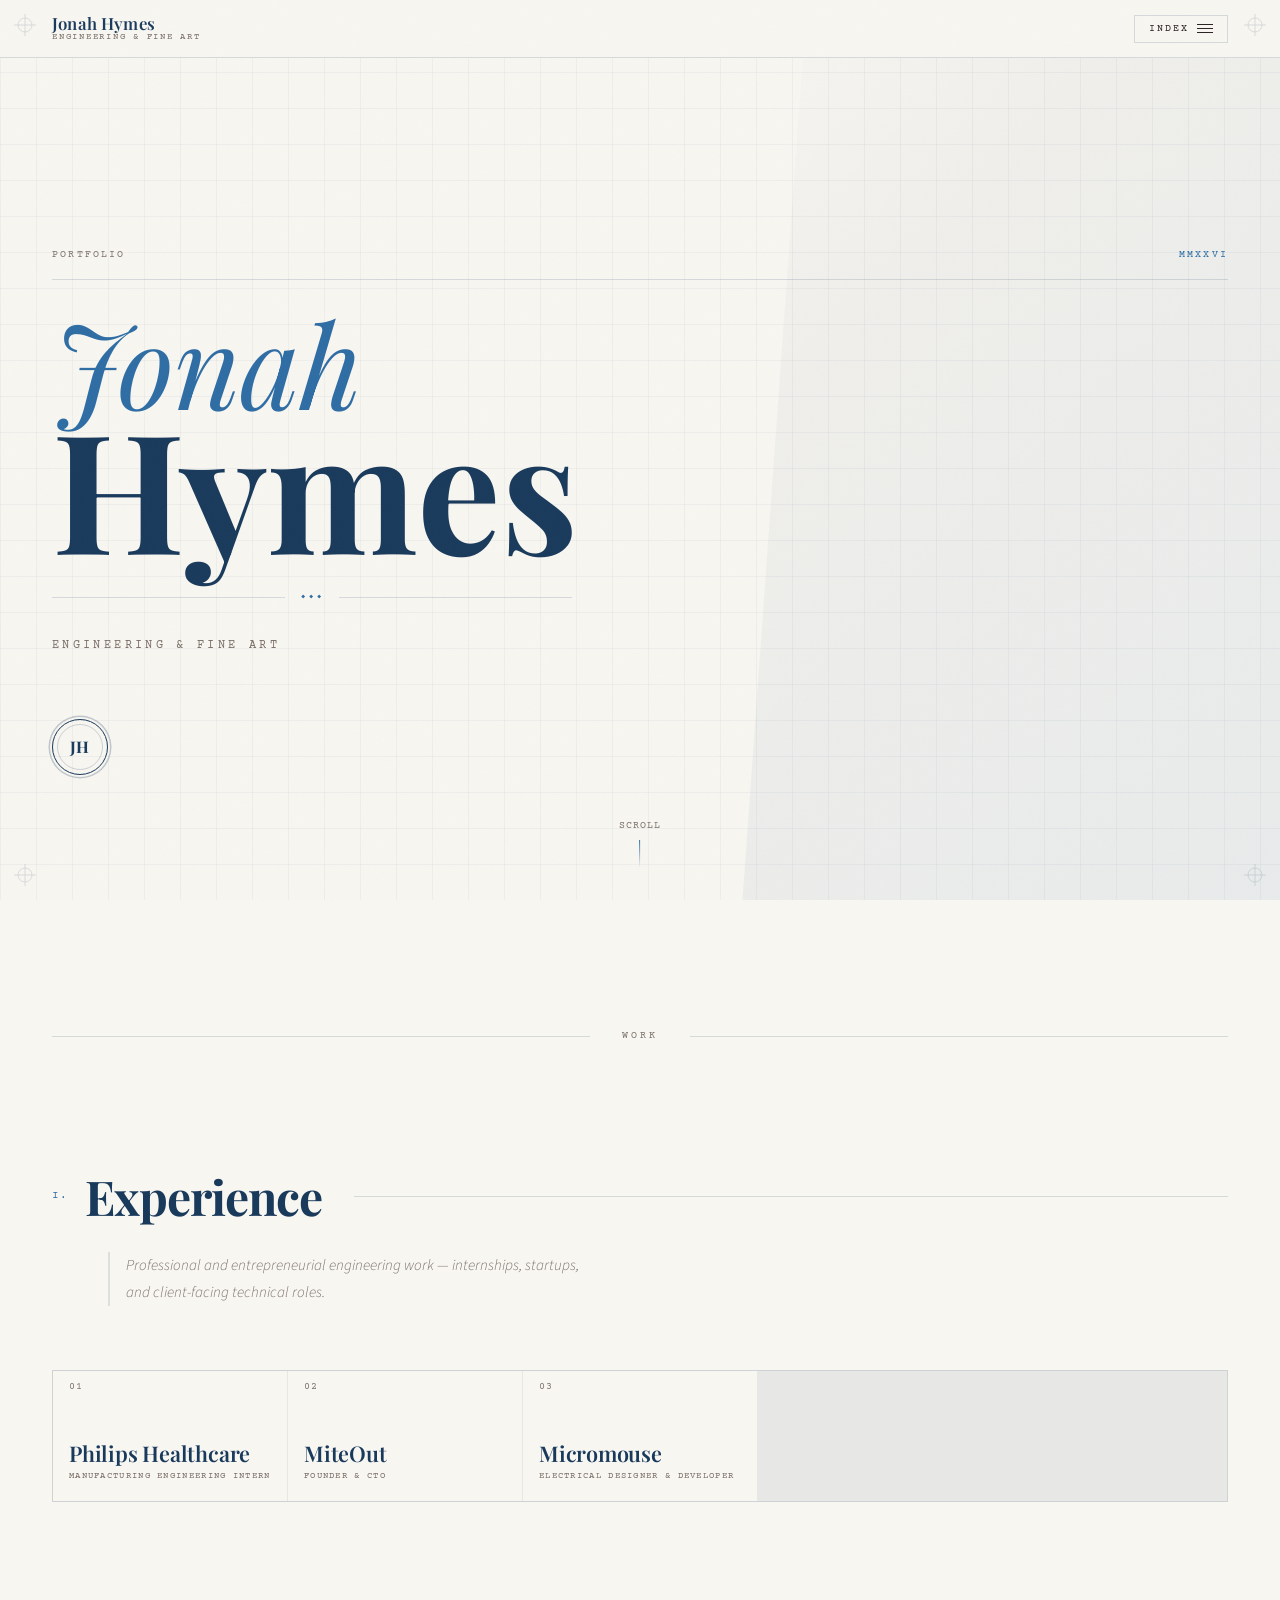
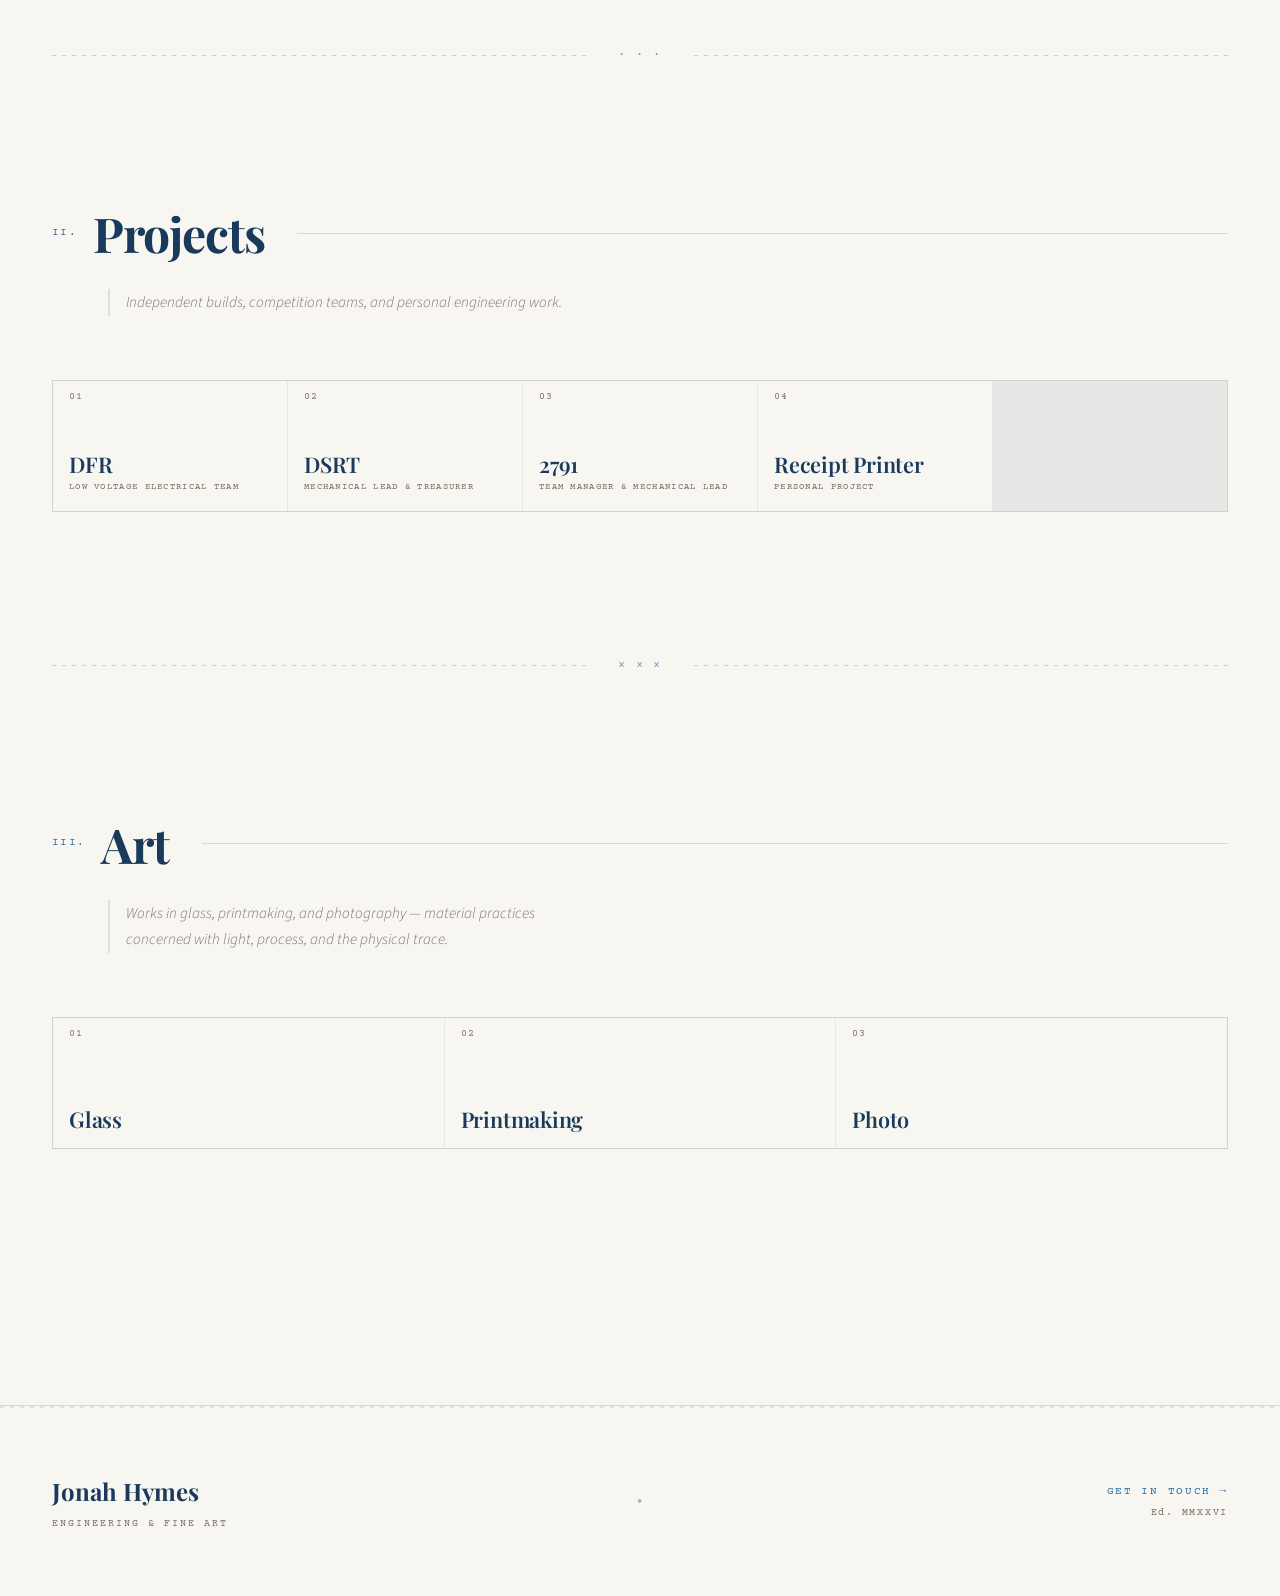
==== commit cb8ff0b1: "role updates" ====
--- a/index.html
+++ b/index.html
@@ -150,17 +150,17 @@
 
         <div class="disciplines">
 
-            <!-- ── TECHNICAL ─────────────────────────────────── -->
-            <section aria-labelledby="technical-heading">
+            <!-- ── PROFESSIONAL EXPERIENCE ────────────────────── -->
+            <section aria-labelledby="experience-heading">
 
                 <div class="discipline__head">
                     <span class="discipline__num mono">I.</span>
-                    <h2 class="discipline__title" id="technical-heading">Technical</h2>
+                    <h2 class="discipline__title" id="experience-heading">Experience</h2>
                     <div class="discipline__rule" aria-hidden="true"></div>
                 </div>
 
                 <div class="discipline__desc">
-                    <p>Hardware, robotics, and software built at the intersection of engineering precision and creative problem-solving.</p>
+                    <p>Professional and entrepreneurial engineering work — internships, startups, and client-facing technical roles.</p>
                 </div>
 
                 <div class="project-grid" role="list">
@@ -168,23 +168,78 @@
                     <a href="technical/phillips.html" class="proj-card" role="listitem">
                         <div class="proj-card__inner">
                             <span class="proj-card__num">01</span>
-                            <h3 class="proj-card__title">Phillips</h3>
+                            <h3 class="proj-card__title">Philips Healthcare</h3>
+                            <p class="proj-card__role">Manufacturing Engineering Intern</p>
+                            <span class="proj-card__arrow" aria-hidden="true">→</span>
+                        </div>
+                    </a>
+
+                    <a href="technical/miteout.html" class="proj-card" role="listitem">
+                        <div class="proj-card__inner">
+                            <span class="proj-card__num">02</span>
+                            <h3 class="proj-card__title">MiteOut</h3>
+                            <p class="proj-card__role">Founder &amp; CTO</p>
                             <span class="proj-card__arrow" aria-hidden="true">→</span>
                         </div>
                     </a>
 
                     <a href="technical/mouse.html" class="proj-card" role="listitem">
                         <div class="proj-card__inner">
+                            <span class="proj-card__num">03</span>
+                            <h3 class="proj-card__title">Micromouse</h3>
+                            <p class="proj-card__role">Electrical Designer &amp; Developer</p>
+                            <span class="proj-card__arrow" aria-hidden="true">→</span>
+                        </div>
+                    </a>
+
+                </div>
+            </section>
+
+            <!-- Perforated sub-divider -->
+            <div class="discipline-divider" aria-hidden="true">
+                <div class="discipline-divider__line"></div>
+                <span class="discipline-divider__glyph">· · ·</span>
+                <div class="discipline-divider__line"></div>
+            </div>
+
+            <!-- ── PROJECTS ───────────────────────────────────── -->
+            <section aria-labelledby="projects-heading">
+
+                <div class="discipline__head">
+                    <span class="discipline__num mono">II.</span>
+                    <h2 class="discipline__title" id="projects-heading">Projects</h2>
+                    <div class="discipline__rule" aria-hidden="true"></div>
+                </div>
+
+                <div class="discipline__desc">
+                    <p>Independent builds, competition teams, and personal engineering work.</p>
+                </div>
+
+                <div class="project-grid" role="list">
+
+                    <a href="technical/dfr.html" class="proj-card" role="listitem">
+                        <div class="proj-card__inner">
+                            <span class="proj-card__num">01</span>
+                            <h3 class="proj-card__title">DFR</h3>
+                            <p class="proj-card__role">Low Voltage Electrical Team</p>
+                            <span class="proj-card__arrow" aria-hidden="true">→</span>
+                        </div>
+                    </a>
+
+                    <a href="technical/robotics.html" class="proj-card" role="listitem">
+                        <div class="proj-card__inner">
                             <span class="proj-card__num">02</span>
-                            <h3 class="proj-card__title">Micromouse</h3>
-                            <span class="proj-card__arrow" aria-hidden="true">→</span>
-                        </div>
-                    </a>
-
-                    <a href="technical/miteout.html" class="proj-card" role="listitem">
+                            <h3 class="proj-card__title">DSRT</h3>
+                            <p class="proj-card__role">Mechanical Lead &amp; Treasurer</p>
+                            <span class="proj-card__arrow" aria-hidden="true">→</span>
+                        </div>
+                    </a>
+
+                    <a href="technical/2791.html" class="proj-card" role="listitem">
                         <div class="proj-card__inner">
                             <span class="proj-card__num">03</span>
-                            <h3 class="proj-card__title">Miteout</h3>
+                            <h3 class="proj-card__title">2791</h3>
+                            <p class="proj-card__role">Team Manager &amp; Mechanical Lead</p>
                             <span class="proj-card__arrow" aria-hidden="true">→</span>
                         </div>
                     </a>
@@ -193,30 +248,7 @@
                         <div class="proj-card__inner">
                             <span class="proj-card__num">04</span>
                             <h3 class="proj-card__title">Receipt Printer</h3>
-                            <span class="proj-card__arrow" aria-hidden="true">→</span>
-                        </div>
-                    </a>
-
-                    <a href="technical/dfr.html" class="proj-card" role="listitem">
-                        <div class="proj-card__inner">
-                            <span class="proj-card__num">05</span>
-                            <h3 class="proj-card__title">DFR</h3>
-                            <span class="proj-card__arrow" aria-hidden="true">→</span>
-                        </div>
-                    </a>
-
-                    <a href="technical/robotics.html" class="proj-card" role="listitem">
-                        <div class="proj-card__inner">
-                            <span class="proj-card__num">06</span>
-                            <h3 class="proj-card__title">DSRT</h3>
-                            <span class="proj-card__arrow" aria-hidden="true">→</span>
-                        </div>
-                    </a>
-
-                    <a href="technical/2791.html" class="proj-card" role="listitem">
-                        <div class="proj-card__inner">
-                            <span class="proj-card__num">07</span>
-                            <h3 class="proj-card__title">2791</h3>
+                            <p class="proj-card__role">Personal Project</p>
                             <span class="proj-card__arrow" aria-hidden="true">→</span>
                         </div>
                     </a>
@@ -235,7 +267,7 @@
             <section aria-labelledby="art-heading">
 
                 <div class="discipline__head">
-                    <span class="discipline__num mono">II.</span>
+                    <span class="discipline__num mono">III.</span>
                     <h2 class="discipline__title" id="art-heading">Art</h2>
                     <div class="discipline__rule" aria-hidden="true"></div>
                 </div>
--- a/css/style.css
+++ b/css/style.css
@@ -776,6 +776,30 @@
     transform: translateX(0);
 }
 
+.proj-card__role {
+    font-family: var(--font-mono);
+    font-size: 0.58rem;
+    letter-spacing: 0.14em;
+    text-transform: uppercase;
+    color: var(--ink-light);
+    margin-top: 3px;
+    transition: color 0.22s;
+}
+
+.proj-card:hover .proj-card__role {
+    color: rgba(255,255,255,0.55);
+}
+
+/* page-hero role subtitle */
+.page-hero__role {
+    font-family: var(--font-mono);
+    font-size: 0.7rem;
+    letter-spacing: 0.18em;
+    text-transform: uppercase;
+    color: var(--blue-mid);
+    margin-bottom: var(--space-md);
+}
+
 /* Hover accent bar on top */
 .proj-card::after {
     content: '';
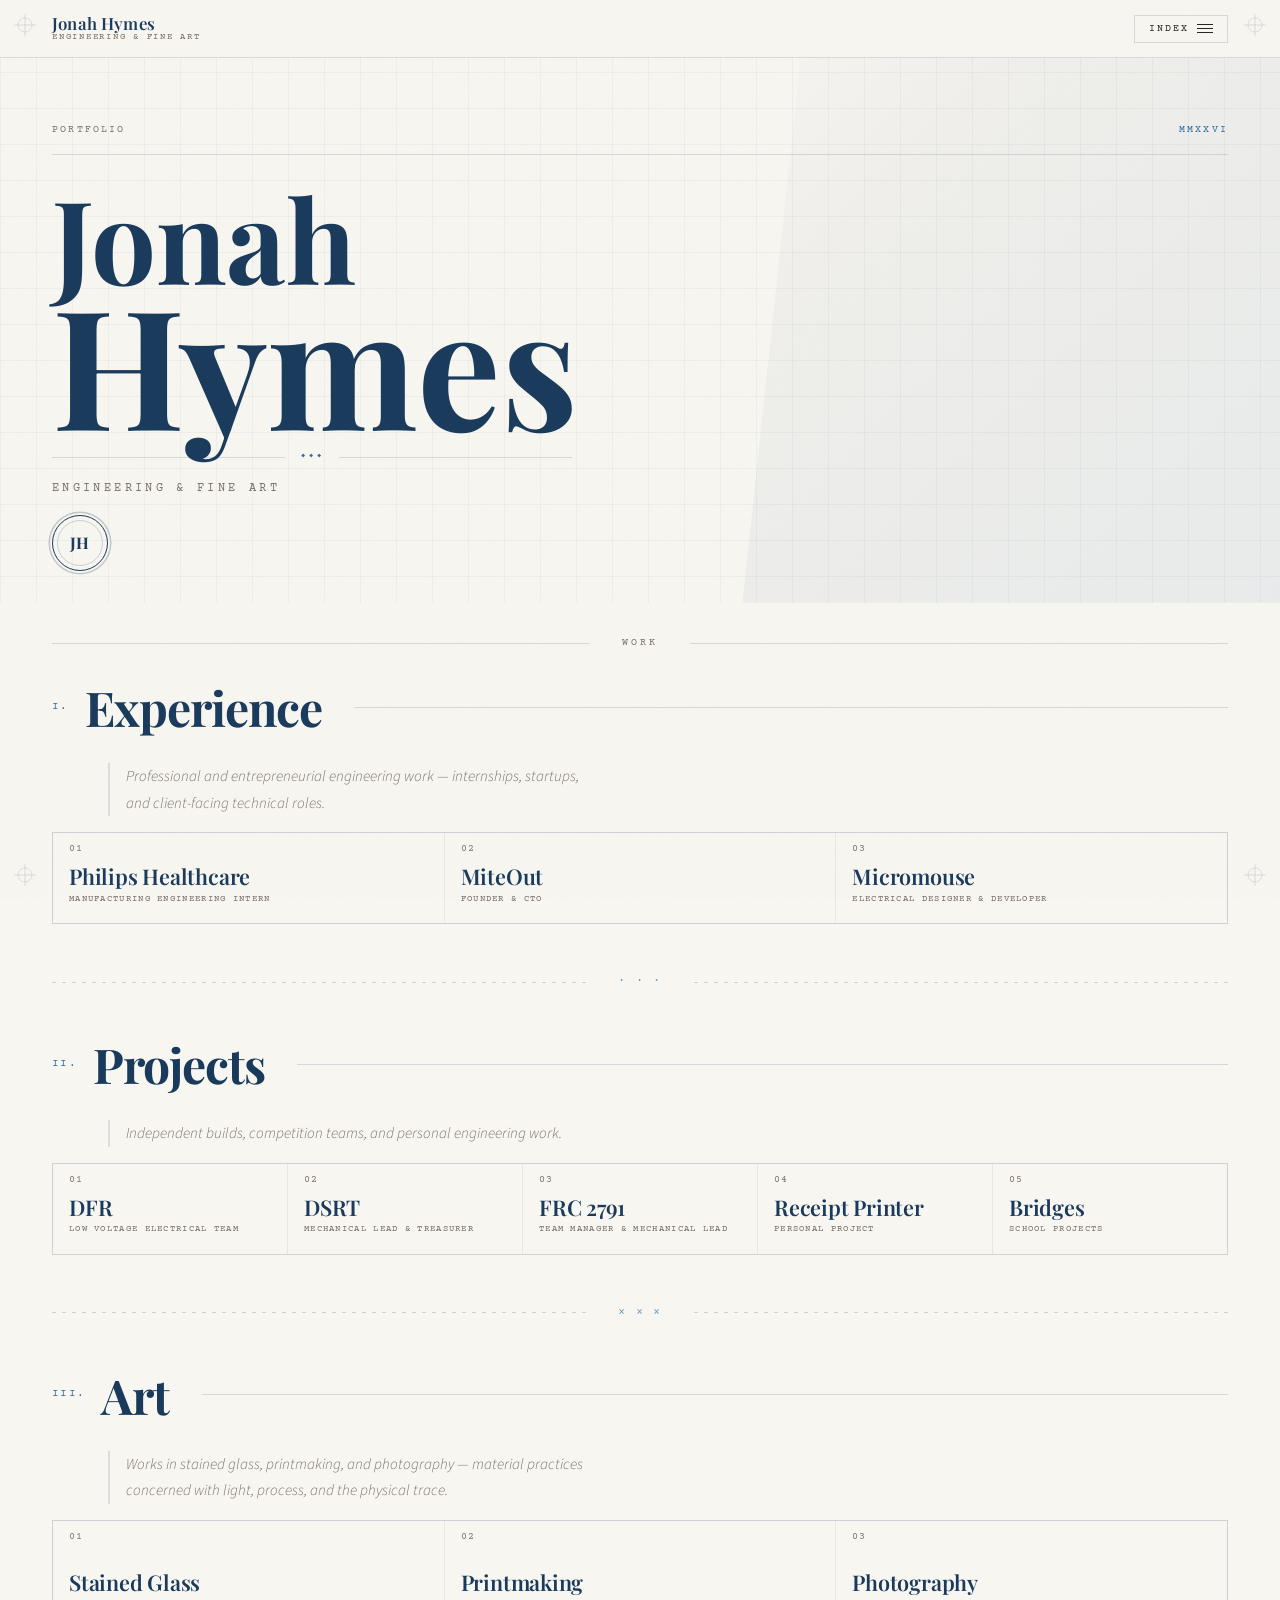
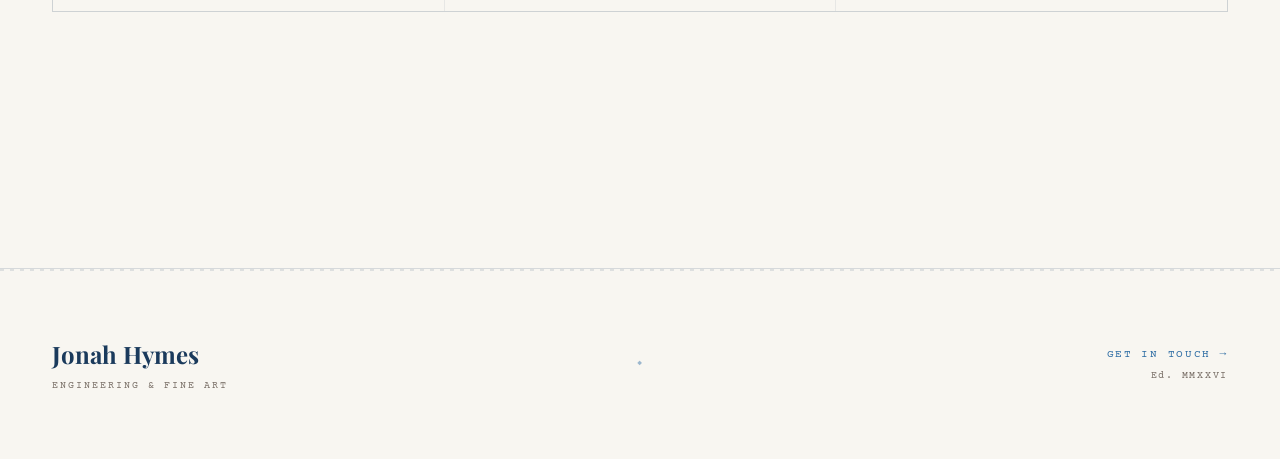
==== commit 2993d32c: "fixes" ====
--- a/index.html
+++ b/index.html
@@ -69,9 +69,9 @@
                         <li><a href="technical/mouse.html"><span class="nav-item__num">02</span>Micromouse</a></li>
                         <li><a href="technical/miteout.html"><span class="nav-item__num">03</span>Miteout</a></li>
                         <li><a href="technical/receipt-printer.html"><span class="nav-item__num">04</span>Receipt Printer</a></li>
-                        <li><a href="technical/dfr.html"><span class="nav-item__num">05</span>DFR</a></li>
-                        <li><a href="technical/robotics.html"><span class="nav-item__num">06</span>DSRT</a></li>
-                        <li><a href="technical/2791.html"><span class="nav-item__num">07</span>2791</a></li>
+                        <li><a href="technical/dfr.html"><span class="nav-item__num">05</span>Dartmouth Formula Racing</a></li>
+                        <li><a href="technical/robotics.html"><span class="nav-item__num">06</span>Dartmouth Students' Robotics Team</a></li>
+                        <li><a href="technical/2791.html"><span class="nav-item__num">07</span>FRC 2791</a></li>
                     </ul>
                 </div>
 
@@ -84,7 +84,7 @@
                     <ul class="nav-overlay__list">
                         <li><a href="art/glass.html"><span class="nav-item__num">01</span>Glass</a></li>
                         <li><a href="art/printmaking.html"><span class="nav-item__num">02</span>Printmaking</a></li>
-                        <li><a href="art/photo.html"><span class="nav-item__num">03</span>Photo</a></li>
+                        <li><a href="art/photo.html"><span class="nav-item__num">03</span>Photography</a></li>
                     </ul>
                 </div>
 
@@ -163,7 +163,7 @@
                     <p>Professional and entrepreneurial engineering work — internships, startups, and client-facing technical roles.</p>
                 </div>
 
-                <div class="project-grid" role="list">
+                <div class="project-grid project-grid--3" role="list">
 
                     <a href="technical/phillips.html" class="proj-card" role="listitem">
                         <div class="proj-card__inner">
@@ -178,7 +178,7 @@
                         <div class="proj-card__inner">
                             <span class="proj-card__num">02</span>
                             <h3 class="proj-card__title">MiteOut</h3>
-                            <p class="proj-card__role">Founder &amp; CTO</p>
+                            <p class="proj-card__role">Founder &amp; CTO<br> </p>
                             <span class="proj-card__arrow" aria-hidden="true">→</span>
                         </div>
                     </a>
@@ -215,7 +215,7 @@
                     <p>Independent builds, competition teams, and personal engineering work.</p>
                 </div>
 
-                <div class="project-grid" role="list">
+                <div class="project-grid project-grid--5" role="list">
 
                     <a href="technical/dfr.html" class="proj-card" role="listitem">
                         <div class="proj-card__inner">
@@ -238,7 +238,7 @@
                     <a href="technical/2791.html" class="proj-card" role="listitem">
                         <div class="proj-card__inner">
                             <span class="proj-card__num">03</span>
-                            <h3 class="proj-card__title">2791</h3>
+                            <h3 class="proj-card__title">FRC 2791</h3>
                             <p class="proj-card__role">Team Manager &amp; Mechanical Lead</p>
                             <span class="proj-card__arrow" aria-hidden="true">→</span>
                         </div>
@@ -249,6 +249,15 @@
                             <span class="proj-card__num">04</span>
                             <h3 class="proj-card__title">Receipt Printer</h3>
                             <p class="proj-card__role">Personal Project</p>
+                            <span class="proj-card__arrow" aria-hidden="true">→</span>
+                        </div>
+                    </a>
+
+                    <a href="technical/bridges.html" class="proj-card" role="listitem">
+                        <div class="proj-card__inner">
+                            <span class="proj-card__num">05</span>
+                            <h3 class="proj-card__title">Bridges</h3>
+                            <p class="proj-card__role">School Projects</p>
                             <span class="proj-card__arrow" aria-hidden="true">→</span>
                         </div>
                     </a>
@@ -273,7 +282,7 @@
                 </div>
 
                 <div class="discipline__desc">
-                    <p>Works in glass, printmaking, and photography — material practices concerned with light, process, and the physical trace.</p>
+                    <p>Works in stained glass, printmaking, and photography — material practices concerned with light, process, and the physical trace.</p>
                 </div>
 
                 <div class="project-grid project-grid--art" role="list">
@@ -281,7 +290,7 @@
                     <a href="art/glass.html" class="proj-card" role="listitem">
                         <div class="proj-card__inner">
                             <span class="proj-card__num">01</span>
-                            <h3 class="proj-card__title">Glass</h3>
+                            <h3 class="proj-card__title">Stained Glass</h3>
                             <span class="proj-card__arrow" aria-hidden="true">→</span>
                         </div>
                     </a>
@@ -297,7 +306,7 @@
                     <a href="art/photo.html" class="proj-card" role="listitem">
                         <div class="proj-card__inner">
                             <span class="proj-card__num">03</span>
-                            <h3 class="proj-card__title">Photo</h3>
+                            <h3 class="proj-card__title">Photography</h3>
                             <span class="proj-card__arrow" aria-hidden="true">→</span>
                         </div>
                     </a>
--- a/css/style.css
+++ b/css/style.css
@@ -184,6 +184,22 @@
     text-transform: uppercase;
 }
 
+.nav__about {
+    font-family: var(--font-mono);
+    font-size: 0.62rem;
+    letter-spacing: 0.18em;
+    text-transform: uppercase;
+    color: var(--ink-light);
+    text-decoration: none;
+    transition: color 0.2s;
+    margin-right: auto;
+    padding-left: var(--space-md);
+}
+
+.nav__about:hover {
+    color: var(--blue-deep);
+}
+
 .nav__toggle {
     display: flex;
     align-items: center;
@@ -387,7 +403,6 @@
    ================================================================ */
 
 .hero {
-    min-height: 100vh;
     padding-top: var(--nav-height);
     position: relative;
     display: flex;
@@ -427,7 +442,7 @@
     display: flex;
     flex-direction: column;
     justify-content: center;
-    padding: var(--space-xl) var(--space-md) var(--space-lg);
+    padding: var(--space-lg) var(--space-md) var(--space-md);
     max-width: var(--max-width);
     margin: 0 auto;
     width: 100%;
@@ -463,15 +478,13 @@
     line-height: 0.88;
     color: var(--blue-deep);
     letter-spacing: -0.025em;
-    margin-bottom: var(--space-md);
+    margin-bottom: var(--space-sm);
 }
 
 .hero__name-first {
     display: block;
     font-size: clamp(3.5rem, 9vw, 8rem);
-    font-weight: 400;
-    font-style: italic;
-    color: var(--blue-mid);
+    font-weight: 700;
 }
 
 .hero__name-last {
@@ -485,7 +498,7 @@
     align-items: center;
     gap: var(--space-sm);
     max-width: 520px;
-    margin-bottom: var(--space-md);
+    margin-bottom: var(--space-sm);
 }
 
 .hero__rule-line {
@@ -506,7 +519,7 @@
     letter-spacing: 0.28em;
     text-transform: uppercase;
     color: var(--ink-light);
-    margin-bottom: var(--space-lg);
+    margin-bottom: var(--space-sm);
 }
 
 /* Monogram Seal */
@@ -545,20 +558,7 @@
 }
 
 .hero__scroll {
-    position: absolute;
-    bottom: var(--space-md);
-    left: 50%;
-    transform: translateX(-50%);
-    font-family: var(--font-mono);
-    font-size: 0.6rem;
-    letter-spacing: 0.22em;
-    text-transform: uppercase;
-    color: var(--ink-light);
-    display: flex;
-    flex-direction: column;
-    align-items: center;
-    gap: 6px;
-    animation: scrollBob 2.4s ease-in-out infinite;
+    display: none;
 }
 
 .hero__scroll-line {
@@ -579,7 +579,7 @@
 .main {
     max-width: var(--max-width);
     margin: 0 auto;
-    padding: var(--space-xl) var(--space-md);
+    padding: var(--space-md) var(--space-md) var(--space-xl);
 }
 
 /* Chapter label */
@@ -587,7 +587,7 @@
     display: flex;
     align-items: center;
     gap: var(--space-md);
-    margin-bottom: var(--space-xl);
+    margin-bottom: var(--space-md);
 }
 
 .chapter-label__line {
@@ -611,7 +611,7 @@
 .disciplines {
     display: flex;
     flex-direction: column;
-    gap: var(--space-xl);
+    gap: var(--space-md);
 }
 
 /* Perforated divider between sections */
@@ -677,7 +677,7 @@
 
 .discipline__desc {
     margin-left: calc(var(--space-sm) + 2.5rem);
-    margin-bottom: var(--space-lg);
+    margin-bottom: var(--space-sm);
     padding-left: var(--space-sm);
     border-left: 2px solid rgba(26, 58, 92, 0.12);
     max-width: 480px;
@@ -697,22 +697,22 @@
 
 .project-grid {
     display: grid;
-    grid-template-columns: repeat(auto-fill, minmax(200px, 1fr));
     border: 1px solid rgba(26, 58, 92, 0.12);
     background: rgba(26, 58, 92, 0.08);
     gap: 1px;
 }
 
-.project-grid--art {
-    grid-template-columns: repeat(3, 1fr);
-}
+.project-grid--3   { grid-template-columns: repeat(3, 1fr); }
+.project-grid--4   { grid-template-columns: repeat(4, 1fr); }
+.project-grid--5   { grid-template-columns: repeat(5, 1fr); }
+.project-grid--art { grid-template-columns: repeat(3, 1fr); }
 
 .proj-card {
     background: var(--paper);
     display: block;
     position: relative;
     transition: background 0.22s ease, color 0.22s ease;
-    min-height: 130px;
+    min-height: 90px;
 }
 
 .proj-card:hover {
@@ -1223,6 +1223,358 @@
 }
 
 /* ================================================================
+   ART — SUB-PROJECT LAYOUT
+   ================================================================ */
+
+.art-section {
+    max-width: var(--max-width);
+    margin: 0 auto;
+    padding: var(--space-lg) var(--space-md) var(--space-xl);
+    display: flex;
+    flex-direction: column;
+    gap: var(--space-xl);
+}
+
+.art-intro {
+    max-width: 640px;
+    font-size: 0.95rem;
+    font-weight: 300;
+    color: var(--ink);
+    line-height: 1.85;
+    padding-bottom: var(--space-md);
+    border-bottom: 1px solid var(--rule);
+}
+
+/* 2-column grid layout for art sections with portrait carousels */
+.art-section--grid {
+    display: grid;
+    grid-template-columns: 1fr 1fr;
+    column-gap: var(--space-lg);
+    row-gap: var(--space-xl);
+}
+
+.art-section--grid .art-intro {
+    grid-column: 1 / -1;
+}
+
+/* In a narrow column, stack title above description */
+.art-section--grid .art-project__header {
+    grid-template-columns: 1fr;
+    gap: var(--space-sm);
+}
+
+@media (max-width: 760px) {
+    .art-section--grid {
+        grid-template-columns: 1fr;
+    }
+}
+
+.art-project {
+    border-top: 1px solid var(--rule);
+    padding-top: var(--space-lg);
+}
+
+.art-project__header {
+    display: grid;
+    grid-template-columns: 1fr 1fr;
+    gap: var(--space-lg);
+    margin-bottom: var(--space-md);
+    align-items: start;
+}
+
+.art-project__title {
+    font-family: var(--font-serif);
+    font-size: clamp(1.6rem, 3vw, 2.4rem);
+    font-weight: 700;
+    color: var(--blue-deep);
+    letter-spacing: -0.02em;
+    line-height: 1;
+}
+
+.art-project__desc {
+    font-size: 0.95rem;
+    font-weight: 300;
+    color: var(--ink);
+    line-height: 1.85;
+}
+
+/* ================================================================
+   CAROUSEL
+   ================================================================ */
+
+.carousel {
+    position: relative;
+    background: var(--paper-dark);
+    border: 1px solid rgba(26, 58, 92, 0.1);
+    overflow: hidden;
+}
+
+.carousel__track {
+    display: flex;
+    transition: transform 0.45s cubic-bezier(0.76, 0, 0.24, 1);
+    will-change: transform;
+}
+
+.carousel__slide {
+    min-width: 100%;
+    position: relative;
+    cursor: zoom-in;
+}
+
+.carousel__slide img {
+    width: 100%;
+    height: 560px;
+    object-fit: contain;
+    background: var(--paper);
+    display: block;
+}
+
+.carousel--portrait .carousel__slide img,
+.carousel--portrait .carousel__placeholder {
+    height: min(72vh, 760px);
+}
+
+.carousel__placeholder {
+    width: 100%;
+    height: 560px;
+    display: flex;
+    align-items: center;
+    justify-content: center;
+    font-family: var(--font-mono);
+    font-size: 0.62rem;
+    letter-spacing: 0.2em;
+    text-transform: uppercase;
+    color: var(--ink-light);
+    background-image:
+        linear-gradient(rgba(26, 58, 92, 0.04) 1px, transparent 1px),
+        linear-gradient(90deg, rgba(26, 58, 92, 0.04) 1px, transparent 1px);
+    background-size: 24px 24px;
+}
+
+.carousel__btn {
+    position: absolute;
+    top: 50%;
+    transform: translateY(-50%);
+    background: var(--paper);
+    border: 1px solid var(--rule);
+    color: var(--blue-deep);
+    width: 44px;
+    height: 44px;
+    display: flex;
+    align-items: center;
+    justify-content: center;
+    cursor: pointer;
+    font-size: 1.5rem;
+    line-height: 1;
+    transition: background 0.2s, color 0.2s, border-color 0.2s;
+    z-index: 10;
+    opacity: 0.9;
+}
+
+.carousel__btn:hover {
+    background: var(--blue-deep);
+    color: var(--white);
+    border-color: var(--blue-deep);
+}
+
+.carousel__btn:disabled {
+    opacity: 0.2;
+    cursor: default;
+    pointer-events: none;
+}
+
+.carousel__btn--prev { left: var(--space-sm); }
+.carousel__btn--next { right: var(--space-sm); }
+
+.carousel__footer {
+    display: flex;
+    align-items: center;
+    justify-content: space-between;
+    padding: 9px var(--space-sm);
+    border-top: 1px solid var(--rule);
+    background: var(--paper);
+    gap: var(--space-md);
+}
+
+.carousel__caption {
+    font-family: var(--font-mono);
+    font-size: 0.6rem;
+    letter-spacing: 0.12em;
+    color: var(--ink-light);
+    flex: 1;
+    min-height: 1em;
+}
+
+.carousel__counter {
+    font-family: var(--font-mono);
+    font-size: 0.6rem;
+    letter-spacing: 0.1em;
+    color: var(--blue-mid);
+    flex-shrink: 0;
+}
+
+.carousel__dots {
+    display: flex;
+    align-items: center;
+    gap: 6px;
+    flex: 1;
+    justify-content: center;
+}
+
+.carousel__dot {
+    width: 5px;
+    height: 5px;
+    border-radius: 50%;
+    background: var(--rule);
+    transition: background 0.25s, transform 0.25s;
+    flex-shrink: 0;
+}
+
+.carousel__dot.is-active {
+    background: var(--blue-mid);
+    transform: scale(1.35);
+}
+
+/* ================================================================
+   PHOTO GRID
+   ================================================================ */
+
+.photo-grid {
+    columns: 3;
+    column-gap: var(--space-sm);
+}
+
+.photo-grid__item {
+    break-inside: avoid;
+    margin-bottom: var(--space-sm);
+}
+
+.photo-grid__item img {
+    width: 100%;
+    height: auto;
+    display: block;
+    cursor: zoom-in;
+    transition: opacity 0.2s;
+}
+
+.photo-grid__item img:hover {
+    opacity: 0.88;
+}
+
+@media (max-width: 860px) {
+    .photo-grid { columns: 2; }
+}
+
+@media (max-width: 520px) {
+    .photo-grid { columns: 1; }
+}
+
+/* ================================================================
+   LIGHTBOX
+   ================================================================ */
+
+.lightbox {
+    position: fixed;
+    inset: 0;
+    z-index: 900;
+    background: rgba(8, 15, 25, 0.97);
+    display: flex;
+    align-items: center;
+    justify-content: center;
+    opacity: 0;
+    pointer-events: none;
+    transition: opacity 0.3s ease;
+}
+
+.lightbox.is-open {
+    opacity: 1;
+    pointer-events: all;
+}
+
+.lightbox__content {
+    display: flex;
+    flex-direction: column;
+    align-items: center;
+    gap: var(--space-sm);
+    max-width: 92vw;
+    max-height: 92vh;
+}
+
+.lightbox__img {
+    max-width: 90vw;
+    max-height: 82vh;
+    object-fit: contain;
+    display: block;
+}
+
+.lightbox__caption {
+    font-family: var(--font-mono);
+    font-size: 0.6rem;
+    letter-spacing: 0.16em;
+    color: rgba(255, 255, 255, 0.4);
+    text-align: center;
+    text-transform: uppercase;
+    min-height: 1em;
+}
+
+.lightbox__close {
+    position: fixed;
+    top: var(--space-md);
+    right: var(--space-md);
+    background: none;
+    border: 1px solid rgba(255, 255, 255, 0.18);
+    color: rgba(255, 255, 255, 0.65);
+    width: 42px;
+    height: 42px;
+    display: flex;
+    align-items: center;
+    justify-content: center;
+    cursor: pointer;
+    font-size: 1.1rem;
+    transition: background 0.2s, color 0.2s;
+    z-index: 901;
+    font-family: var(--font-mono);
+}
+
+.lightbox__close:hover {
+    background: rgba(255, 255, 255, 0.08);
+    color: var(--white);
+}
+
+.lightbox__btn {
+    position: fixed;
+    top: 50%;
+    transform: translateY(-50%);
+    background: none;
+    border: 1px solid rgba(255, 255, 255, 0.12);
+    color: rgba(255, 255, 255, 0.55);
+    width: 50px;
+    height: 50px;
+    display: flex;
+    align-items: center;
+    justify-content: center;
+    cursor: pointer;
+    font-size: 1.6rem;
+    line-height: 1;
+    transition: background 0.2s, color 0.2s;
+    z-index: 901;
+}
+
+.lightbox__btn:hover {
+    background: rgba(255, 255, 255, 0.08);
+    color: var(--white);
+}
+
+.lightbox__btn:disabled {
+    opacity: 0.15;
+    cursor: default;
+    pointer-events: none;
+}
+
+.lightbox__btn--prev { left: var(--space-md); }
+.lightbox__btn--next { right: var(--space-md); }
+
+/* ================================================================
    RESPONSIVE
    ================================================================ */
 
@@ -1253,6 +1605,14 @@
     :root {
         --space-xl: 4rem;
     }
+
+    .art-project__header { grid-template-columns: 1fr; }
+
+    .carousel__slide img,
+    .carousel__placeholder { height: 320px; }
+
+    .lightbox__btn--prev { left: var(--space-xs); }
+    .lightbox__btn--next { right: var(--space-xs); }
 
     .nav__inner { padding: 0 var(--space-sm); }
     .hero__content { padding-left: var(--space-sm); padding-right: var(--space-sm); }
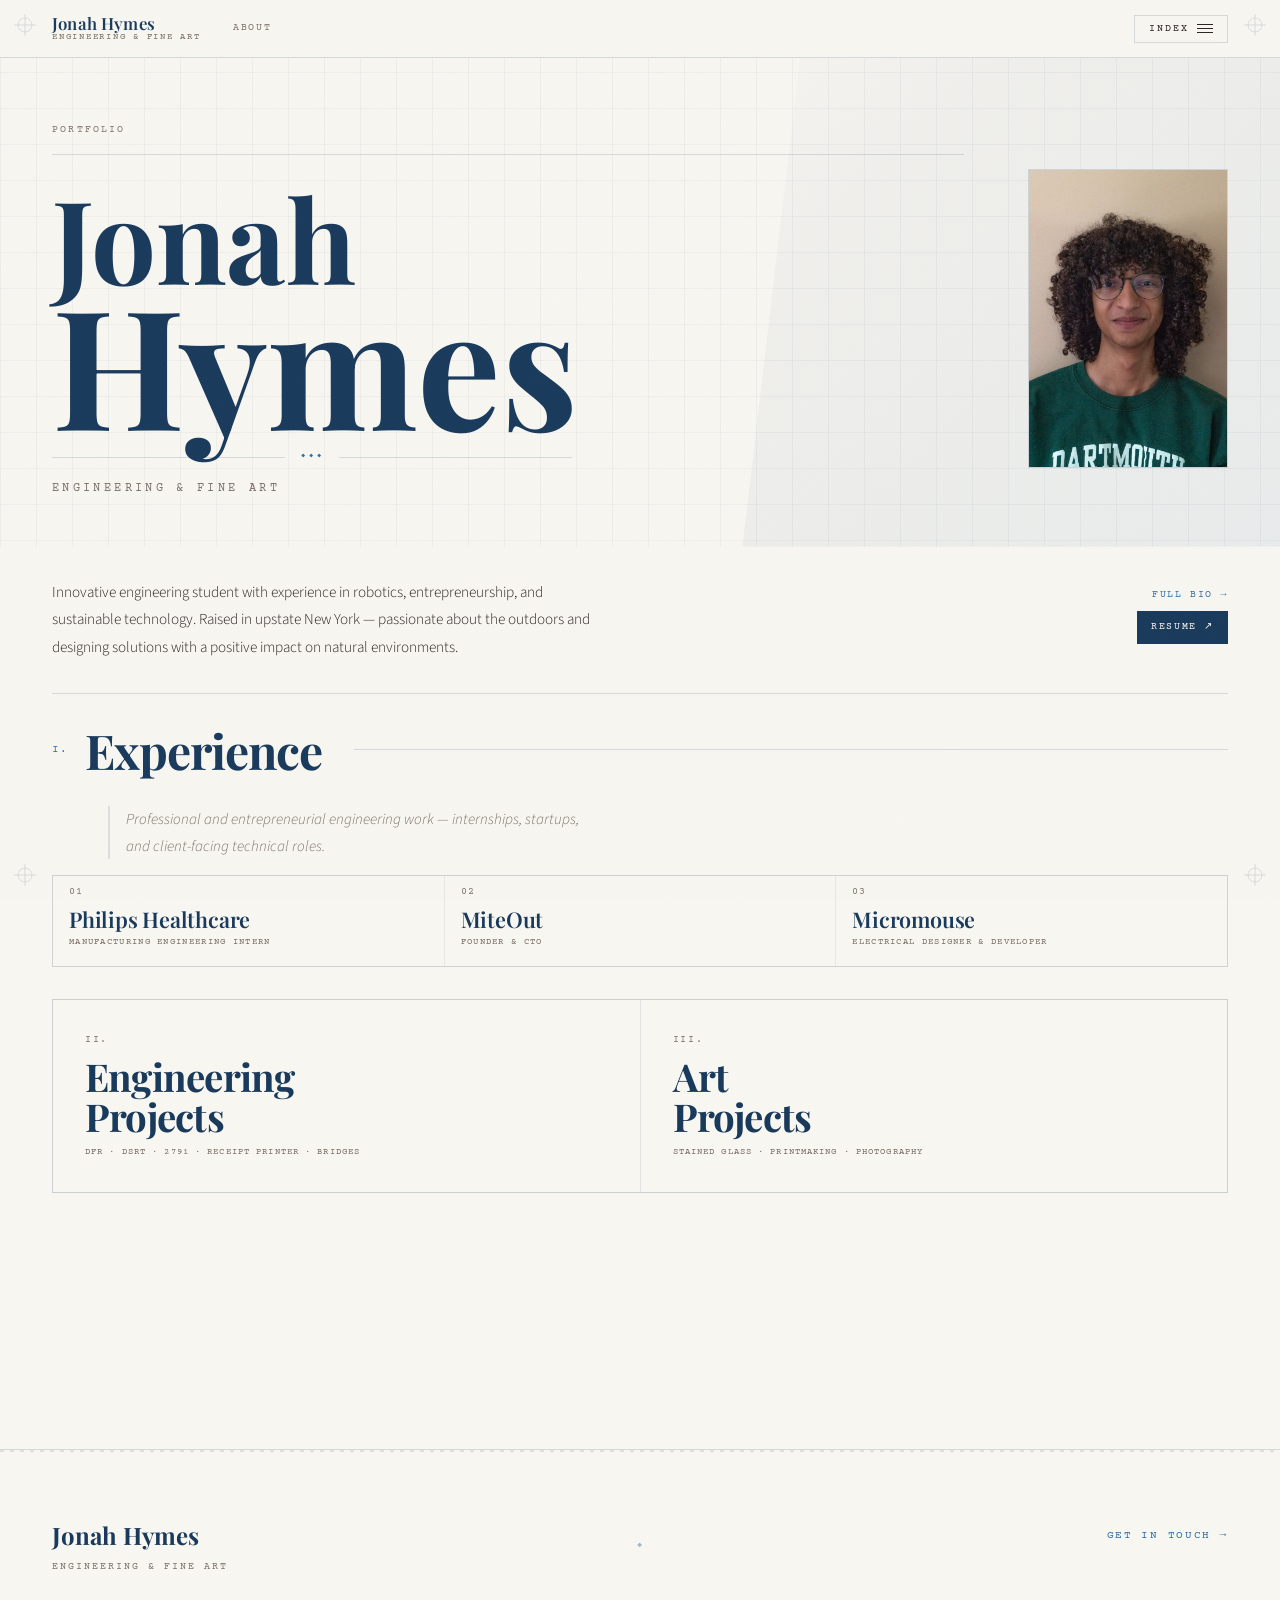
==== commit 23c5acf7: "fixeS" ====
--- a/index.html
+++ b/index.html
@@ -12,35 +12,24 @@
     <link rel="stylesheet" href="css/style.css">
 
     <style>
-        /* Fade-in animation used by main.js */
-        .fade-init {
-            opacity: 0;
-            transform: translateY(12px);
-            transition: opacity 0.5s ease, transform 0.5s ease;
-        }
-        .fade-init.in-view {
-            opacity: 1;
-            transform: translateY(0);
-        }
+        .fade-init { opacity: 0; transform: translateY(12px); transition: opacity 0.5s ease, transform 0.5s ease; }
+        .fade-init.in-view { opacity: 1; transform: translateY(0); }
     </style>
 </head>
 <body>
 
-    <!-- Registration marks (printmaking reference) -->
     <div class="reg-mark reg-mark--tl" aria-hidden="true"></div>
     <div class="reg-mark reg-mark--tr" aria-hidden="true"></div>
     <div class="reg-mark reg-mark--bl" aria-hidden="true"></div>
     <div class="reg-mark reg-mark--br" aria-hidden="true"></div>
 
-    <!-- ============================================================
-         NAVIGATION
-    ============================================================ -->
     <nav class="nav" id="siteNav" aria-label="Site navigation">
         <div class="nav__inner">
             <a href="index.html" class="nav__logo" aria-label="Jonah Hymes — Home">
                 <span class="nav__logo-name">Jonah Hymes</span>
                 <span class="nav__logo-sub">Engineering &amp; Fine Art</span>
             </a>
+            <a href="about.html" class="nav__about mono">About</a>
             <button class="nav__toggle" id="navToggle" aria-expanded="false" aria-controls="navOverlay">
                 <span>Index</span>
                 <span class="nav__toggle-bars" aria-hidden="true">
@@ -50,18 +39,13 @@
         </div>
     </nav>
 
-    <!-- Full-screen nav overlay -->
     <div class="nav-overlay" id="navOverlay" aria-hidden="true" role="dialog" aria-label="Site index">
         <div class="nav-overlay__inner">
-
             <div class="nav-overlay__top">
                 <span class="nav-overlay__wordmark">Jonah Hymes</span>
                 <button class="nav-overlay__close" id="navClose">Close &nbsp;×</button>
             </div>
-
             <div class="nav-overlay__body">
-
-                <!-- Technical column -->
                 <div>
                     <p class="nav-overlay__section-label">Technical</p>
                     <ul class="nav-overlay__list">
@@ -69,32 +53,27 @@
                         <li><a href="technical/mouse.html"><span class="nav-item__num">02</span>Micromouse</a></li>
                         <li><a href="technical/miteout.html"><span class="nav-item__num">03</span>Miteout</a></li>
                         <li><a href="technical/receipt-printer.html"><span class="nav-item__num">04</span>Receipt Printer</a></li>
-                        <li><a href="technical/dfr.html"><span class="nav-item__num">05</span>Dartmouth Formula Racing</a></li>
-                        <li><a href="technical/robotics.html"><span class="nav-item__num">06</span>Dartmouth Students' Robotics Team</a></li>
-                        <li><a href="technical/2791.html"><span class="nav-item__num">07</span>FRC 2791</a></li>
+                        <li><a href="technical/dfr.html"><span class="nav-item__num">05</span>DFR</a></li>
+                        <li><a href="technical/robotics.html"><span class="nav-item__num">06</span>DSRT</a></li>
+                        <li><a href="technical/2791.html"><span class="nav-item__num">07</span>2791</a></li>
+                        <li><a href="technical/bridges.html"><span class="nav-item__num">08</span>Bridges</a></li>
                     </ul>
                 </div>
-
-                <!-- Vertical rule -->
                 <div class="nav-overlay__rule" aria-hidden="true"></div>
-
-                <!-- Art column -->
                 <div>
                     <p class="nav-overlay__section-label">Art</p>
                     <ul class="nav-overlay__list">
-                        <li><a href="art/glass.html"><span class="nav-item__num">01</span>Glass</a></li>
+                        <li><a href="art/glass.html"><span class="nav-item__num">01</span>Stained Glass</a></li>
                         <li><a href="art/printmaking.html"><span class="nav-item__num">02</span>Printmaking</a></li>
                         <li><a href="art/photo.html"><span class="nav-item__num">03</span>Photography</a></li>
                     </ul>
                 </div>
-
-            </div>
-
+            </div>
             <div class="nav-overlay__footer">
-                <a href="mailto:">Contact</a>
+                <a href="about.html">About</a>
+                <a href="mailto:jonah.d.hymes.28@dartmouth.edu">Contact</a>
                 <span class="nav-overlay__edition">Ed.&nbsp;MMXXVI</span>
             </div>
-
         </div>
     </div>
 
@@ -107,219 +86,119 @@
 
         <div class="hero__content">
 
-            <div class="hero__eyebrow">
-                <span class="hero__eyebrow-label mono">Portfolio</span>
-                <span class="hero__eyebrow-date mono">MMXXVI</span>
-            </div>
-
-            <h1 class="hero__name">
-                <span class="hero__name-first">Jonah</span>
-                <span class="hero__name-last">Hymes</span>
-            </h1>
-
-            <div class="hero__rule" aria-hidden="true">
-                <div class="hero__rule-line"></div>
-                <div class="hero__rule-ornament">◆ ◆ ◆</div>
-                <div class="hero__rule-line"></div>
-            </div>
-
-            <p class="hero__tagline">Engineering &amp; Fine Art</p>
-
-            <div class="hero__seal">
-                <div class="seal" aria-hidden="true">JH</div>
-            </div>
-
-        </div>
-
-        <div class="hero__scroll" aria-hidden="true">
-            <span class="mono">Scroll</span>
-            <div class="hero__scroll-line"></div>
+            <div class="hero__text">
+                <div class="hero__eyebrow">
+                    <span class="hero__eyebrow-label mono">Portfolio</span>
+                    <span class="hero__eyebrow-date mono"> </span>
+                </div>
+
+                <h1 class="hero__name">
+                    <span class="hero__name-first">Jonah</span>
+                    <span class="hero__name-last">Hymes</span>
+                </h1>
+
+                <div class="hero__rule" aria-hidden="true">
+                    <div class="hero__rule-line"></div>
+                    <div class="hero__rule-ornament">◆ ◆ ◆</div>
+                    <div class="hero__rule-line"></div>
+                </div>
+
+                <p class="hero__tagline">Engineering &amp; Fine Art</p>
+            </div>
+
+            <div class="hero__aside">
+                <img src="images/About%20me/headshot.jpg" alt="Jonah Hymes" class="hero__headshot">
+            </div>
+
         </div>
     </section>
 
     <!-- ============================================================
-         MAIN — Work Index
+         MAIN
     ============================================================ -->
-    <main class="main" id="work">
-
-        <div class="chapter-label" aria-hidden="true">
-            <div class="chapter-label__line"></div>
-            <span class="chapter-label__text">Work</span>
-            <div class="chapter-label__line"></div>
-        </div>
-
-        <div class="disciplines">
-
-            <!-- ── PROFESSIONAL EXPERIENCE ────────────────────── -->
-            <section aria-labelledby="experience-heading">
-
-                <div class="discipline__head">
-                    <span class="discipline__num mono">I.</span>
-                    <h2 class="discipline__title" id="experience-heading">Experience</h2>
-                    <div class="discipline__rule" aria-hidden="true"></div>
-                </div>
-
-                <div class="discipline__desc">
-                    <p>Professional and entrepreneurial engineering work — internships, startups, and client-facing technical roles.</p>
-                </div>
-
-                <div class="project-grid project-grid--3" role="list">
-
-                    <a href="technical/phillips.html" class="proj-card" role="listitem">
-                        <div class="proj-card__inner">
-                            <span class="proj-card__num">01</span>
-                            <h3 class="proj-card__title">Philips Healthcare</h3>
-                            <p class="proj-card__role">Manufacturing Engineering Intern</p>
-                            <span class="proj-card__arrow" aria-hidden="true">→</span>
-                        </div>
-                    </a>
-
-                    <a href="technical/miteout.html" class="proj-card" role="listitem">
-                        <div class="proj-card__inner">
-                            <span class="proj-card__num">02</span>
-                            <h3 class="proj-card__title">MiteOut</h3>
-                            <p class="proj-card__role">Founder &amp; CTO<br> </p>
-                            <span class="proj-card__arrow" aria-hidden="true">→</span>
-                        </div>
-                    </a>
-
-                    <a href="technical/mouse.html" class="proj-card" role="listitem">
-                        <div class="proj-card__inner">
-                            <span class="proj-card__num">03</span>
-                            <h3 class="proj-card__title">Micromouse</h3>
-                            <p class="proj-card__role">Electrical Designer &amp; Developer</p>
-                            <span class="proj-card__arrow" aria-hidden="true">→</span>
-                        </div>
-                    </a>
-
-                </div>
-            </section>
-
-            <!-- Perforated sub-divider -->
-            <div class="discipline-divider" aria-hidden="true">
-                <div class="discipline-divider__line"></div>
-                <span class="discipline-divider__glyph">· · ·</span>
-                <div class="discipline-divider__line"></div>
-            </div>
-
-            <!-- ── PROJECTS ───────────────────────────────────── -->
-            <section aria-labelledby="projects-heading">
-
-                <div class="discipline__head">
-                    <span class="discipline__num mono">II.</span>
-                    <h2 class="discipline__title" id="projects-heading">Projects</h2>
-                    <div class="discipline__rule" aria-hidden="true"></div>
-                </div>
-
-                <div class="discipline__desc">
-                    <p>Independent builds, competition teams, and personal engineering work.</p>
-                </div>
-
-                <div class="project-grid project-grid--5" role="list">
-
-                    <a href="technical/dfr.html" class="proj-card" role="listitem">
-                        <div class="proj-card__inner">
-                            <span class="proj-card__num">01</span>
-                            <h3 class="proj-card__title">DFR</h3>
-                            <p class="proj-card__role">Low Voltage Electrical Team</p>
-                            <span class="proj-card__arrow" aria-hidden="true">→</span>
-                        </div>
-                    </a>
-
-                    <a href="technical/robotics.html" class="proj-card" role="listitem">
-                        <div class="proj-card__inner">
-                            <span class="proj-card__num">02</span>
-                            <h3 class="proj-card__title">DSRT</h3>
-                            <p class="proj-card__role">Mechanical Lead &amp; Treasurer</p>
-                            <span class="proj-card__arrow" aria-hidden="true">→</span>
-                        </div>
-                    </a>
-
-                    <a href="technical/2791.html" class="proj-card" role="listitem">
-                        <div class="proj-card__inner">
-                            <span class="proj-card__num">03</span>
-                            <h3 class="proj-card__title">FRC 2791</h3>
-                            <p class="proj-card__role">Team Manager &amp; Mechanical Lead</p>
-                            <span class="proj-card__arrow" aria-hidden="true">→</span>
-                        </div>
-                    </a>
-
-                    <a href="technical/receipt-printer.html" class="proj-card" role="listitem">
-                        <div class="proj-card__inner">
-                            <span class="proj-card__num">04</span>
-                            <h3 class="proj-card__title">Receipt Printer</h3>
-                            <p class="proj-card__role">Personal Project</p>
-                            <span class="proj-card__arrow" aria-hidden="true">→</span>
-                        </div>
-                    </a>
-
-                    <a href="technical/bridges.html" class="proj-card" role="listitem">
-                        <div class="proj-card__inner">
-                            <span class="proj-card__num">05</span>
-                            <h3 class="proj-card__title">Bridges</h3>
-                            <p class="proj-card__role">School Projects</p>
-                            <span class="proj-card__arrow" aria-hidden="true">→</span>
-                        </div>
-                    </a>
-
-                </div>
-            </section>
-
-            <!-- Perforated divider -->
-            <div class="discipline-divider" aria-hidden="true">
-                <div class="discipline-divider__line"></div>
-                <span class="discipline-divider__glyph">× × ×</span>
-                <div class="discipline-divider__line"></div>
-            </div>
-
-            <!-- ── ART ──────────────────────────────────────── -->
-            <section aria-labelledby="art-heading">
-
-                <div class="discipline__head">
-                    <span class="discipline__num mono">III.</span>
-                    <h2 class="discipline__title" id="art-heading">Art</h2>
-                    <div class="discipline__rule" aria-hidden="true"></div>
-                </div>
-
-                <div class="discipline__desc">
-                    <p>Works in stained glass, printmaking, and photography — material practices concerned with light, process, and the physical trace.</p>
-                </div>
-
-                <div class="project-grid project-grid--art" role="list">
-
-                    <a href="art/glass.html" class="proj-card" role="listitem">
-                        <div class="proj-card__inner">
-                            <span class="proj-card__num">01</span>
-                            <h3 class="proj-card__title">Stained Glass</h3>
-                            <span class="proj-card__arrow" aria-hidden="true">→</span>
-                        </div>
-                    </a>
-
-                    <a href="art/printmaking.html" class="proj-card" role="listitem">
-                        <div class="proj-card__inner">
-                            <span class="proj-card__num">02</span>
-                            <h3 class="proj-card__title">Printmaking</h3>
-                            <span class="proj-card__arrow" aria-hidden="true">→</span>
-                        </div>
-                    </a>
-
-                    <a href="art/photo.html" class="proj-card" role="listitem">
-                        <div class="proj-card__inner">
-                            <span class="proj-card__num">03</span>
-                            <h3 class="proj-card__title">Photography</h3>
-                            <span class="proj-card__arrow" aria-hidden="true">→</span>
-                        </div>
-                    </a>
-
-                </div>
-            </section>
-
-        </div>
+    <main class="main">
+
+        <!-- ── ABOUT ───────────────────────────────────── -->
+        <section class="landing-about" aria-label="About">
+            <div class="landing-about__text">
+                <p>Innovative engineering student with experience in robotics, entrepreneurship, and sustainable technology. Raised in upstate New York — passionate about the outdoors and designing solutions with a positive impact on natural environments.</p>
+            </div>
+            <div class="landing-about__actions">
+                <a href="about.html" class="landing-about__link mono">Full bio →</a>
+                <a href="Jonah%20Hymes.pdf" class="landing-resume mono" target="_blank" rel="noopener">Resume ↗</a>
+            </div>
+        </section>
+
+        <!-- ── EXPERIENCE ──────────────────────────────── -->
+        <section aria-labelledby="experience-heading">
+
+            <div class="discipline__head">
+                <span class="discipline__num mono">I.</span>
+                <h2 class="discipline__title" id="experience-heading">Experience</h2>
+                <div class="discipline__rule" aria-hidden="true"></div>
+            </div>
+
+            <div class="discipline__desc">
+                <p>Professional and entrepreneurial engineering work — internships, startups, and client-facing technical roles.</p>
+            </div>
+
+            <div class="project-grid project-grid--3" role="list">
+
+                <a href="technical/phillips.html" class="proj-card" role="listitem">
+                    <div class="proj-card__inner">
+                        <span class="proj-card__num">01</span>
+                        <h3 class="proj-card__title">Philips Healthcare</h3>
+                        <p class="proj-card__role">Manufacturing Engineering Intern</p>
+                        <span class="proj-card__arrow" aria-hidden="true">→</span>
+                    </div>
+                </a>
+
+                <a href="technical/miteout.html" class="proj-card" role="listitem">
+                    <div class="proj-card__inner">
+                        <span class="proj-card__num">02</span>
+                        <h3 class="proj-card__title">MiteOut</h3>
+                        <p class="proj-card__role">Founder &amp; CTO</p>
+                        <span class="proj-card__arrow" aria-hidden="true">→</span>
+                    </div>
+                </a>
+
+                <a href="technical/mouse.html" class="proj-card" role="listitem">
+                    <div class="proj-card__inner">
+                        <span class="proj-card__num">03</span>
+                        <h3 class="proj-card__title">Micromouse</h3>
+                        <p class="proj-card__role">Electrical Designer &amp; Developer</p>
+                        <span class="proj-card__arrow" aria-hidden="true">→</span>
+                    </div>
+                </a>
+
+            </div>
+        </section>
+
+        <!-- ── NAVIGATION TILES ────────────────────────── -->
+        <div class="landing-tiles">
+
+            <a href="engineering.html" class="landing-tile">
+                <div class="landing-tile__inner">
+                    <p class="landing-tile__label mono">II.</p>
+                    <h2 class="landing-tile__title">Engineering<br>Projects</h2>
+                    <p class="landing-tile__sub mono">DFR · DSRT · 2791 · Receipt Printer · Bridges</p>
+                    <span class="landing-tile__arrow" aria-hidden="true">→</span>
+                </div>
+            </a>
+
+            <a href="art.html" class="landing-tile">
+                <div class="landing-tile__inner">
+                    <p class="landing-tile__label mono">III.</p>
+                    <h2 class="landing-tile__title">Art<br>Projects</h2>
+                    <p class="landing-tile__sub mono">Stained Glass · Printmaking · Photography</p>
+                    <span class="landing-tile__arrow" aria-hidden="true">→</span>
+                </div>
+            </a>
+
+        </div>
+
     </main>
 
-    <!-- ============================================================
-         FOOTER
-    ============================================================ -->
     <footer class="footer">
         <div class="footer__perf" aria-hidden="true"></div>
         <div class="footer__inner">
@@ -329,8 +208,8 @@
             </div>
             <div class="footer__ornament" aria-hidden="true">◆</div>
             <div class="footer__right">
-                <p class="footer__contact"><a href="mailto:">Get in touch →</a></p>
-                <p class="footer__edition mono">Ed.&nbsp;MMXXVI</p>
+                <p class="footer__contact"><a href="mailto:jonah.d.hymes.28@dartmouth.edu">Get in touch →</a></p>
+                <p class="footer__edition mono"> &nbsp; </p>
             </div>
         </div>
     </footer>
--- a/css/style.css
+++ b/css/style.css
@@ -439,15 +439,52 @@
 
 .hero__content {
     flex: 1;
-    display: flex;
-    flex-direction: column;
-    justify-content: center;
+    display: grid;
+    grid-template-columns: 1fr 200px;
+    align-items: center;
+    gap: var(--space-lg);
     padding: var(--space-lg) var(--space-md) var(--space-md);
     max-width: var(--max-width);
     margin: 0 auto;
     width: 100%;
     position: relative;
     z-index: 1;
+}
+
+.hero__text {
+    display: flex;
+    flex-direction: column;
+}
+
+.hero__aside {
+    display: flex;
+    flex-direction: column;
+    align-items: stretch;
+    gap: var(--space-xs);
+}
+
+.hero__headshot {
+    width: 100%;
+    height: auto;
+    display: block;
+    border: 1px solid var(--rule);
+}
+
+.hero__about-cta {
+    display: block;
+    background: var(--blue-deep);
+    color: var(--white);
+    font-size: 0.65rem;
+    letter-spacing: 0.22em;
+    text-transform: uppercase;
+    text-decoration: none;
+    text-align: center;
+    padding: 11px var(--space-sm);
+    transition: background 0.2s;
+}
+
+.hero__about-cta:hover {
+    background: var(--blue-mid);
 }
 
 .hero__eyebrow {
@@ -602,6 +639,163 @@
     letter-spacing: 0.28em;
     text-transform: uppercase;
     color: var(--ink-light);
+}
+
+/* ================================================================
+   LANDING PAGE — ABOUT STRIP, RESUME, TILES
+   ================================================================ */
+
+.landing-about {
+    display: flex;
+    align-items: baseline;
+    justify-content: space-between;
+    gap: var(--space-lg);
+    padding-bottom: var(--space-md);
+    margin-bottom: var(--space-md);
+    border-bottom: 1px solid var(--rule);
+}
+
+.landing-about__text {
+    flex: 1;
+    max-width: 560px;
+}
+
+.landing-about__text p {
+    font-size: 0.95rem;
+    font-weight: 300;
+    color: var(--ink);
+    line-height: 1.8;
+}
+
+.landing-about__actions {
+    display: flex;
+    flex-direction: column;
+    align-items: flex-end;
+    gap: var(--space-xs);
+    flex-shrink: 0;
+}
+
+.landing-about__link {
+    font-size: 0.62rem;
+    letter-spacing: 0.16em;
+    text-transform: uppercase;
+    color: var(--blue-mid);
+    text-decoration: none;
+    transition: color 0.2s;
+}
+
+.landing-about__link:hover {
+    color: var(--blue-deep);
+}
+
+.landing-resume {
+    font-size: 0.62rem;
+    letter-spacing: 0.16em;
+    text-transform: uppercase;
+    color: var(--white);
+    background: var(--blue-deep);
+    text-decoration: none;
+    padding: 8px 14px;
+    transition: background 0.2s;
+    white-space: nowrap;
+}
+
+.landing-resume:hover {
+    background: var(--blue-mid);
+}
+
+.landing-tiles {
+    display: grid;
+    grid-template-columns: 1fr 1fr;
+    gap: 1px;
+    background: rgba(26, 58, 92, 0.1);
+    border: 1px solid rgba(26, 58, 92, 0.12);
+    margin-top: var(--space-md);
+}
+
+.landing-tile {
+    background: var(--paper);
+    display: block;
+    text-decoration: none;
+    position: relative;
+    transition: background 0.25s;
+    overflow: hidden;
+}
+
+.landing-tile:hover {
+    background: var(--blue-deep);
+}
+
+.landing-tile__inner {
+    padding: var(--space-md);
+    display: flex;
+    flex-direction: column;
+    gap: var(--space-xs);
+    min-height: 160px;
+    justify-content: flex-end;
+}
+
+.landing-tile__label {
+    font-size: 0.6rem;
+    letter-spacing: 0.18em;
+    text-transform: uppercase;
+    color: var(--ink-light);
+    transition: color 0.25s;
+    margin: 0;
+}
+
+.landing-tile:hover .landing-tile__label {
+    color: rgba(255,255,255,0.45);
+}
+
+.landing-tile__title {
+    font-family: var(--font-serif);
+    font-size: clamp(1.6rem, 3vw, 2.4rem);
+    font-weight: 700;
+    color: var(--blue-deep);
+    letter-spacing: -0.02em;
+    line-height: 1.05;
+    margin: 0;
+    transition: color 0.25s;
+}
+
+.landing-tile:hover .landing-tile__title {
+    color: var(--white);
+}
+
+.landing-tile__sub {
+    font-size: 0.58rem;
+    letter-spacing: 0.12em;
+    text-transform: uppercase;
+    color: var(--ink-light);
+    margin: 0;
+    transition: color 0.25s;
+}
+
+.landing-tile:hover .landing-tile__sub {
+    color: rgba(255,255,255,0.5);
+}
+
+.landing-tile__arrow {
+    position: absolute;
+    bottom: var(--space-sm);
+    right: var(--space-sm);
+    font-size: 1.4rem;
+    color: rgba(255,255,255,0.6);
+    opacity: 0;
+    transform: translateX(-6px);
+    transition: opacity 0.25s, transform 0.25s;
+}
+
+.landing-tile:hover .landing-tile__arrow {
+    opacity: 1;
+    transform: translateX(0);
+}
+
+@media (max-width: 600px) {
+    .landing-about { flex-direction: column; align-items: flex-start; }
+    .landing-about__actions { align-items: flex-start; flex-direction: row; }
+    .landing-tiles { grid-template-columns: 1fr; }
 }
 
 /* ================================================================
@@ -820,6 +1014,144 @@
 }
 
 /* ================================================================
+   ABOUT PAGE
+   ================================================================ */
+
+.about-layout {
+    display: grid;
+    grid-template-columns: 340px 1fr;
+    gap: var(--space-lg);
+    align-items: start;
+    margin-bottom: var(--space-lg);
+}
+
+.about-headshot img {
+    width: 100%;
+    height: auto;
+    display: block;
+    border: 1px solid var(--rule);
+}
+
+.about-bio h2 {
+    font-family: var(--font-serif);
+    font-size: clamp(1.8rem, 3vw, 2.8rem);
+    font-weight: 700;
+    color: var(--blue-deep);
+    letter-spacing: -0.02em;
+    line-height: 1;
+    margin-bottom: var(--space-xs);
+}
+
+.about-bio__sub {
+    font-size: 0.62rem;
+    letter-spacing: 0.16em;
+    text-transform: uppercase;
+    color: var(--ink-light);
+    margin-bottom: var(--space-md);
+    display: block;
+}
+
+.about-bio p {
+    font-size: 0.97rem;
+    font-weight: 300;
+    color: var(--ink);
+    line-height: 1.85;
+    margin-bottom: var(--space-sm);
+}
+
+.about-photos {
+    display: grid;
+    grid-template-columns: repeat(5, 1fr);
+    gap: var(--space-xs);
+    border-top: 1px solid var(--rule);
+    padding-top: var(--space-md);
+}
+
+.about-photo-item img {
+    width: 100%;
+    height: auto;
+    display: block;
+    cursor: zoom-in;
+    transition: opacity 0.2s;
+}
+
+.about-photo-item img:hover {
+    opacity: 0.88;
+}
+
+.about-links {
+    display: flex;
+    flex-direction: column;
+    gap: 2px;
+    margin-top: var(--space-md);
+    border-top: 1px solid var(--rule);
+    padding-top: var(--space-sm);
+}
+
+.about-link {
+    display: flex;
+    align-items: baseline;
+    gap: var(--space-sm);
+    text-decoration: none;
+    padding: 6px 0;
+    border-bottom: 1px solid transparent;
+    transition: border-color 0.2s;
+}
+
+.about-link:hover {
+    border-bottom-color: var(--rule);
+}
+
+.about-link__label {
+    font-size: 0.58rem;
+    letter-spacing: 0.16em;
+    text-transform: uppercase;
+    color: var(--ink-light);
+    flex-shrink: 0;
+    width: 80px;
+}
+
+.about-link__val {
+    font-size: 0.88rem;
+    color: var(--blue-mid);
+    transition: color 0.2s;
+}
+
+.about-link:hover .about-link__val {
+    color: var(--blue-deep);
+}
+
+.art-intro__link {
+    display: inline-block;
+    margin-top: var(--space-sm);
+    font-size: 0.62rem;
+    letter-spacing: 0.14em;
+    text-transform: uppercase;
+    color: var(--blue-mid);
+    text-decoration: none;
+    transition: color 0.2s;
+}
+
+.art-intro__link:hover {
+    color: var(--blue-deep);
+}
+
+@media (max-width: 860px) {
+    .about-layout {
+        grid-template-columns: 1fr;
+    }
+    .about-photos {
+        grid-template-columns: repeat(3, 1fr);
+    }
+}
+
+@media (max-width: 520px) {
+    .about-photos {
+        grid-template-columns: repeat(2, 1fr);
+    }
+}
+
+/* ================================================================
    FOOTER
    ================================================================ */
 
@@ -1615,7 +1947,10 @@
     .lightbox__btn--next { right: var(--space-xs); }
 
     .nav__inner { padding: 0 var(--space-sm); }
-    .hero__content { padding-left: var(--space-sm); padding-right: var(--space-sm); }
+    .hero__content { padding-left: var(--space-sm); padding-right: var(--space-sm); grid-template-columns: 1fr; }
+    .hero__aside { flex-direction: row; align-items: center; gap: var(--space-sm); }
+    .hero__headshot { width: 100px; flex-shrink: 0; }
+    .hero__about-cta { flex: 1; }
     .main { padding: var(--space-xl) var(--space-sm); }
 
     .project-grid,
